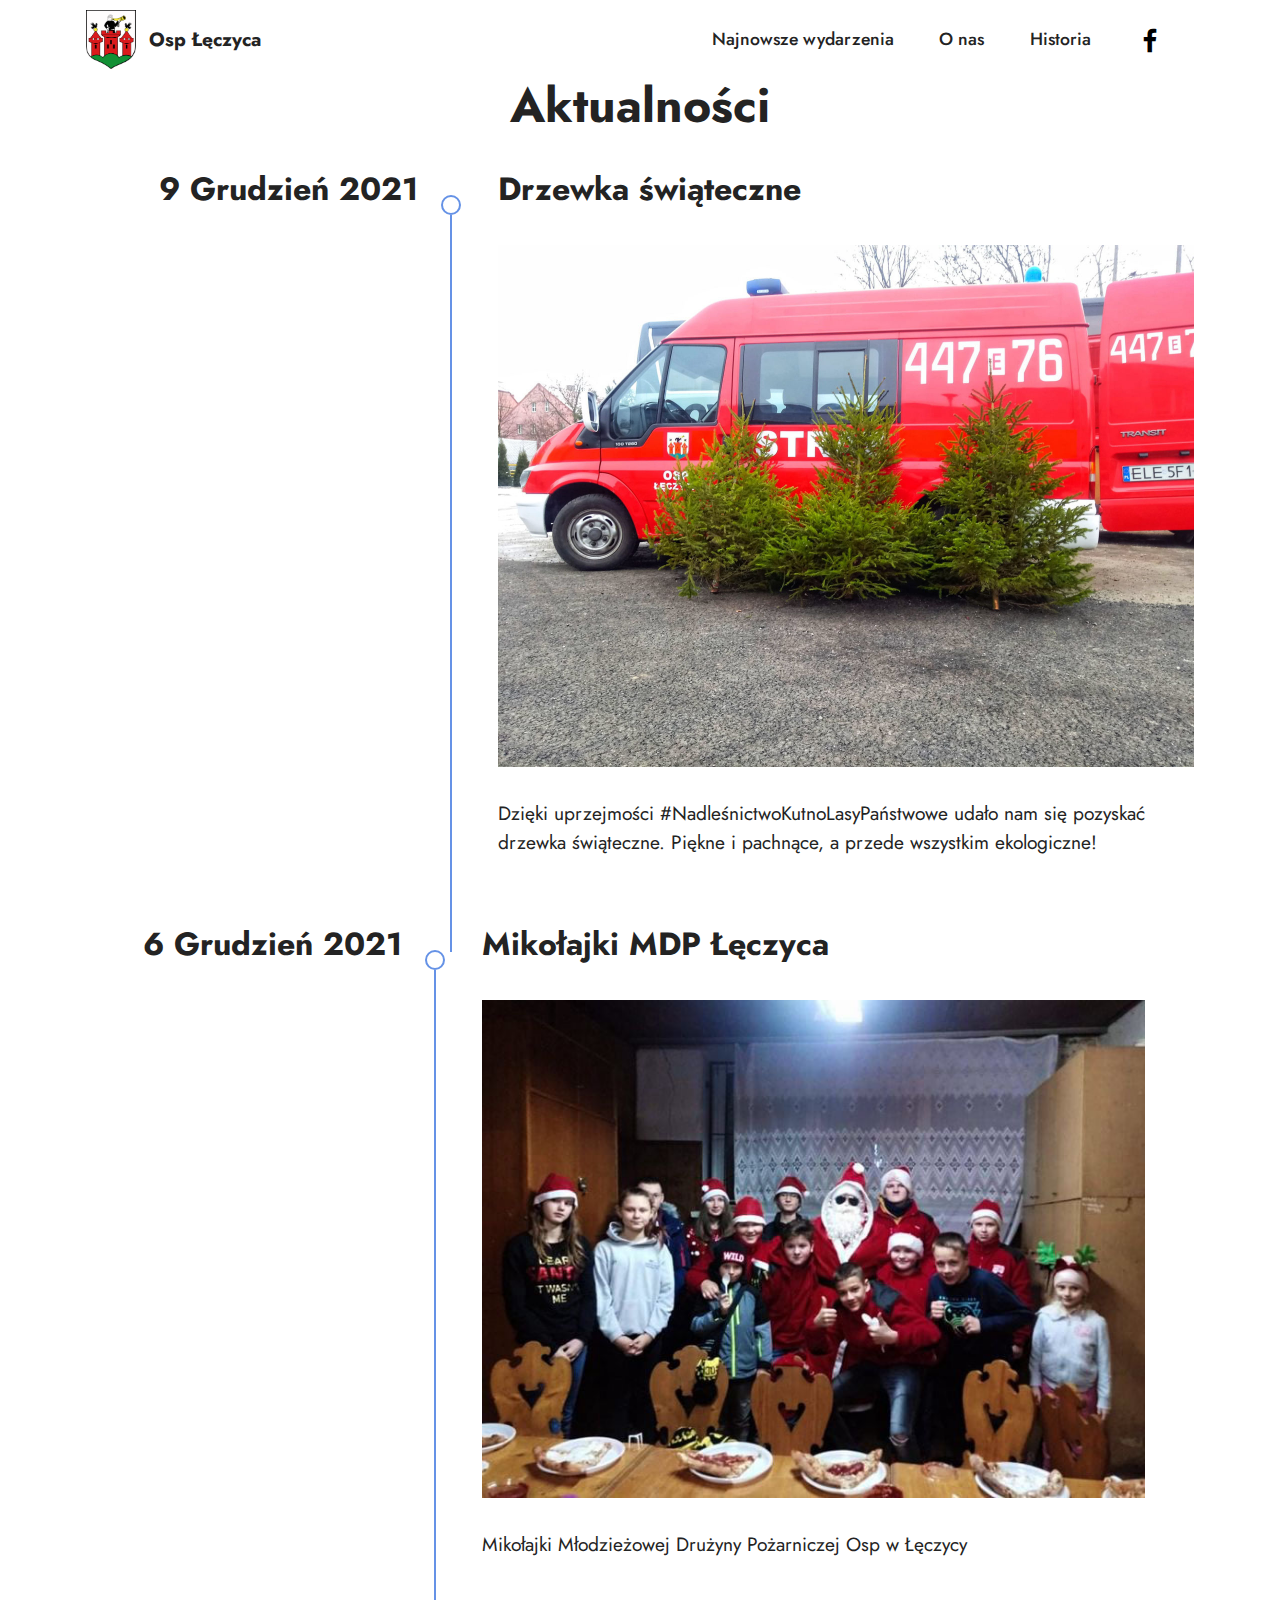
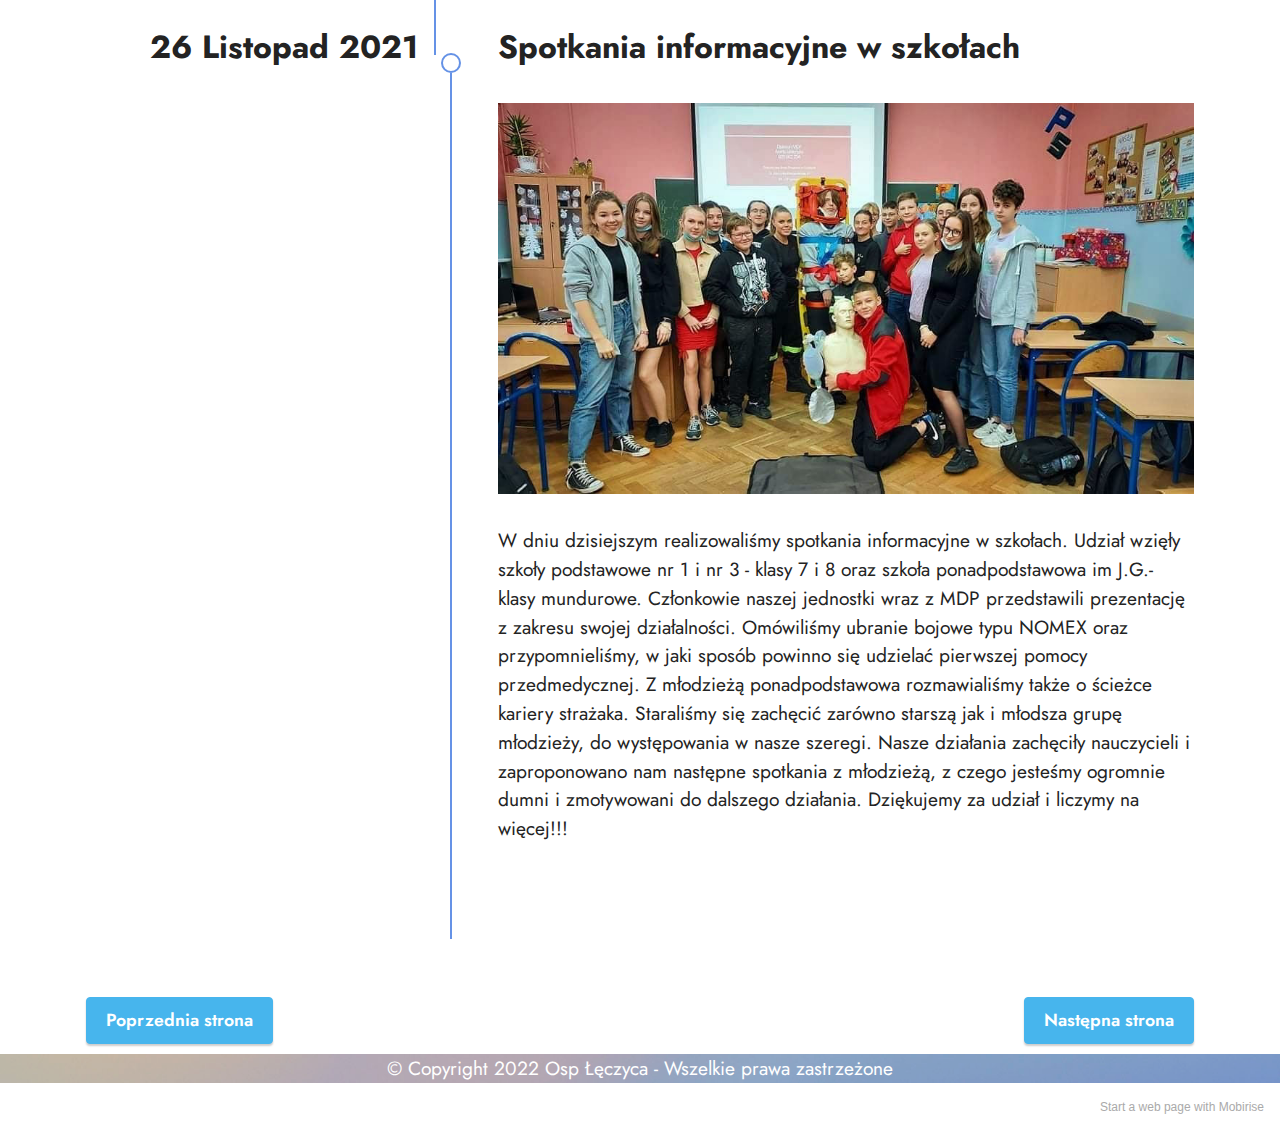
==== page4.html @ f56655dd "Add files via upload" ====
<!DOCTYPE html>
<html  >
<head>
  <!-- Site made with Mobirise Website Builder v5.5.2, https://mobirise.com -->
  <meta charset="UTF-8">
  <meta http-equiv="X-UA-Compatible" content="IE=edge">
  <meta name="generator" content="Mobirise v5.5.2, mobirise.com">
  <meta name="viewport" content="width=device-width, initial-scale=1, minimum-scale=1">
  <link rel="shortcut icon" href="assets/images/1200px-pol-czyca-coa.svg.png" type="image/x-icon">
  <meta name="description" content="">
  
  
  <title>Najnowsze wydarzenia 2</title>
  <link rel="stylesheet" href="assets/bootstrap/css/bootstrap.min.css">
  <link rel="stylesheet" href="assets/bootstrap/css/bootstrap-grid.min.css">
  <link rel="stylesheet" href="assets/bootstrap/css/bootstrap-reboot.min.css">
  <link rel="stylesheet" href="assets/dropdown/css/style.css">
  <link rel="stylesheet" href="assets/socicon/css/styles.css">
  <link rel="stylesheet" href="assets/theme/css/style.css">
  <link rel="preload" href="https://fonts.googleapis.com/css?family=Jost:100,200,300,400,500,600,700,800,900,100i,200i,300i,400i,500i,600i,700i,800i,900i&display=swap" as="style" onload="this.onload=null;this.rel='stylesheet'">
  <noscript><link rel="stylesheet" href="https://fonts.googleapis.com/css?family=Jost:100,200,300,400,500,600,700,800,900,100i,200i,300i,400i,500i,600i,700i,800i,900i&display=swap"></noscript>
  <link rel="preload" as="style" href="assets/mobirise/css/mbr-additional.css"><link rel="stylesheet" href="assets/mobirise/css/mbr-additional.css" type="text/css">
  
  
  
  
</head>
<body>
  
  <section data-bs-version="5.1" class="menu menu1 cid-sUTbvEY35A" once="menu" id="menu1-1b">
    

    <nav class="navbar navbar-dropdown navbar-fixed-top navbar-expand-lg">
        <div class="container">
            <div class="navbar-brand">
                <span class="navbar-logo">
                    
                        <img src="assets/images/1200px-pol-czyca-coa.svg.png" alt="Mobirise" style="height: 3.7rem;">
                    
                </span>
                <span class="navbar-caption-wrap"><a class="navbar-caption text-black text-primary display-7" href="index.html">Osp Łęczyca</a></span>
            </div>
            <button class="navbar-toggler" type="button" data-toggle="collapse" data-bs-toggle="collapse" data-target="#navbarSupportedContent" data-bs-target="#navbarSupportedContent" aria-controls="navbarNavAltMarkup" aria-expanded="false" aria-label="Toggle navigation">
                <div class="hamburger">
                    <span></span>
                    <span></span>
                    <span></span>
                    <span></span>
                </div>
            </button>
            <div class="collapse navbar-collapse" id="navbarSupportedContent">
                <ul class="navbar-nav nav-dropdown nav-right" data-app-modern-menu="true"><li class="nav-item"><a class="nav-link link text-black text-primary display-4" href="page3.html">Najnowsze wydarzenia</a></li><li class="nav-item"><a class="nav-link link text-black text-primary display-4" href="page1.html">O nas</a></li>
                    <li class="nav-item"><a class="nav-link link text-black text-primary display-4" href="Historia.ospleczyca.html">Historia</a>
                    </li></ul>
                <div class="icons-menu">
                    <a class="iconfont-wrapper" href="https://www.facebook.com/OSP-Łęczyca-189784988240289" target="_blank">
                        <span class="p-2 mbr-iconfont socicon-facebook socicon"></span>
                    </a>
                    
                    
                    
                </div>
                
            </div>
        </div>
    </nav>
</section>

<section data-bs-version="5.1" class="timeline2 cid-sUT73SaGuP" id="timeline2-14">

    

    
    <div class="container">
        <div class="mbr-section-head">
            <h3 class="mbr-section-title mbr-fonts-style align-center mb-0 display-2"><strong>Aktualności</strong></h3>
            
        </div>
        <div class="timelines-container mt-4">
            <div class="row timeline-element separline mb-5">
                <div class="timeline-date-panel col-12 col-md-4">
                    <div class="time-line-date-content">
                        <h4 class="mbr-timeline-date mbr-fonts-style display-5"><strong>9 Grudzień 2021</strong></h4>
                    </div>
                </div>
                <span class="iconBackground"></span>
                <div class="col-12 col-md-8">
                    <div class="timeline-text-content">
                        <h4 class="mbr-timeline-title mb-4 mbr-fonts-style display-5"><strong>Drzewka świąteczne</strong></h4>
                        <div class="image-wrapper mb-4">
                            <img src="assets/images/265699738-987879208430859-2463098584552525672-n-1392x1044.jpg" alt="Mobirise" title="">
                        </div>
                        <p class="mbr-text mbr-fonts-style display-7">Dzięki uprzejmości #NadleśnictwoKutnoLasyPaństwowe udało nam się pozyskać drzewka świąteczne. Piękne i pachnące, a przede wszystkim ekologiczne!</p>
                    </div>
                </div>
            </div>
            <div class="row timeline-element separline mb-5">
                <div class="timeline-date-panel col-12 col-md-4">
                    <div class="time-line-date-content">
                        <h4 class="mbr-timeline-date mbr-fonts-style display-5"><strong>6 Grudzień 2021</strong></h4>
                    </div>
                </div>
                <span class="iconBackground"></span>
                <div class="col-12 col-md-8">
                    <div class="timeline-text-content">
                        <h4 class="mbr-timeline-title mb-4 mbr-fonts-style display-5"><strong>Mikołajki MDP Łęczyca</strong></h4>
                        <div class="image-wrapper mb-4">
                            <img src="assets/images/264457608-986363608582419-5225116108384338613-n-720x540.jpg" alt="Mobirise" title="">
                        </div>
                        <p class="mbr-text mbr-fonts-style display-7">Mikołajki Młodzieżowej Drużyny Pożarniczej Osp w Łęczycy</p>
                    </div>
                </div>
            </div>
            <div class="row timeline-element separline mb-5">
                <div class="timeline-date-panel col-12 col-md-4">
                    <div class="time-line-date-content">
                        <h4 class="mbr-timeline-date mbr-fonts-style display-5">
                            <strong>26 Listopad 2021</strong></h4>
                    </div>
                </div>
                <span class="iconBackground"></span>
                <div class="col-12 col-md-8">
                    <div class="timeline-text-content">
                        <h4 class="mbr-timeline-title mb-4 mbr-fonts-style display-5"><strong>Spotkania informacyjne w szkołach</strong></h4>
                        <div class="image-wrapper mb-4">
                            <img src="assets/images/261971766-980601379158642-6561481849968810356-n-2-960x540.jpg" alt="Mobirise" title="">
                        </div>
                        <p class="mbr-text mbr-fonts-style display-7">W dniu dzisiejszym realizowaliśmy spotkania informacyjne w szkołach. Udział wzięły szkoły podstawowe nr 1 i nr 3 - klasy 7 i 8 oraz szkoła ponadpodstawowa im J.G.- klasy mundurowe. Członkowie naszej jednostki wraz z MDP przedstawili prezentację z zakresu swojej działalności. Omówiliśmy ubranie bojowe typu NOMEX  oraz przypomnieliśmy, w jaki sposób powinno się udzielać pierwszej pomocy przedmedycznej. Z młodzieżą ponadpodstawowa rozmawialiśmy także o ścieżce kariery strażaka.  Staraliśmy się zachęcić zarówno starszą jak i młodsza grupę młodzieży, do występowania w nasze szeregi. Nasze działania zachęciły nauczycieli i zaproponowano nam  następne spotkania z młodzieżą, z czego jesteśmy ogromnie dumni i zmotywowani do dalszego działania. Dziękujemy za udział i liczymy na więcej!!!</p>
                    </div>
                </div>
            </div>
            
            
            
            
            
            
            
            
            
        </div>
    </div>
</section>

<section data-bs-version="5.1" class="content12 cid-sUTfZK8qZX" id="content12-1l">
    
    <div class="container">
        <div class="row justify-content-center">
            <div class="col-md-12 col-lg-12">
                <div class="mbr-section-btn align-center"><a class="btn btn-info display-4" href="page3.html">Poprzednia strona</a> <a class="btn btn-info display-4" href="page5.html">Następna strona</a></div>
            </div>
        </div>
    </div>
</section>

<section data-bs-version="5.1" class="footer7 cid-sUSWVgZdxO mbr-reveal" once="footers" id="footer7-11">

    

    <div class="mbr-overlay" style="opacity: 0.2; background-color: rgb(35, 35, 35);"></div>

    <div class="container">
        <div class="media-container-row align-center mbr-white">
            <div class="col-12">
                <p class="mbr-text mb-0 mbr-fonts-style display-7">
                    © Copyright 2022 Osp Łęczyca - Wszelkie prawa zastrzeżone</p>
            </div>
        </div>
    </div>
</section><section style="background-color: #fff; font-family: -apple-system, BlinkMacSystemFont, 'Segoe UI', 'Roboto', 'Helvetica Neue', Arial, sans-serif; color:#aaa; font-size:12px; padding: 0; align-items: center; display: flex;"><a href="https://mobirise.site/v" style="flex: 1 1; height: 3rem; padding-left: 1rem;"></a><p style="flex: 0 0 auto; margin:0; padding-right:1rem;">Start a <a href="https://mobirise.site/y" style="color:#aaa;">web page</a> with Mobirise</p></section><script src="assets/bootstrap/js/bootstrap.bundle.min.js"></script>  <script src="assets/smoothscroll/smooth-scroll.js"></script>  <script src="assets/ytplayer/index.js"></script>  <script src="assets/dropdown/js/navbar-dropdown.js"></script>  <script src="assets/theme/js/script.js"></script>  
  
  
</body>
</html>
---- assets/dropdown/css/style.css ----
.navbar-dropdown {
  left: 0;
  padding: 0;
  position: absolute;
  right: 0;
  top: 0;
  transition: all 0.45s ease;
  z-index: 1030;
  background: #282828; }
  .navbar-dropdown .navbar-logo {
    margin-right: 0.8rem;
    transition: margin 0.3s ease-in-out;
    vertical-align: middle; }
    .navbar-dropdown .navbar-logo img {
      height: 3.125rem;
      transition: all 0.3s ease-in-out; }
    .navbar-dropdown .navbar-logo.mbr-iconfont {
      font-size: 3.125rem;
      line-height: 3.125rem; }
  .navbar-dropdown .navbar-caption {
    font-weight: 700;
    white-space: normal;
    vertical-align: -4px;
    line-height: 3.125rem !important; }
    .navbar-dropdown .navbar-caption, .navbar-dropdown .navbar-caption:hover {
      color: inherit;
      text-decoration: none; }
  .navbar-dropdown .mbr-iconfont + .navbar-caption {
    vertical-align: -1px; }
  .navbar-dropdown.navbar-fixed-top {
    position: fixed; }
  .navbar-dropdown .navbar-brand span {
    vertical-align: -4px; }
  .navbar-dropdown.bg-color.transparent {
    background: none; }
  .navbar-dropdown.navbar-short .navbar-brand {
    padding: 0.625rem 0; }
    .navbar-dropdown.navbar-short .navbar-brand span {
      vertical-align: -1px; }
  .navbar-dropdown.navbar-short .navbar-caption {
    line-height: 2.375rem !important;
    vertical-align: -2px; }
  .navbar-dropdown.navbar-short .navbar-logo {
    margin-right: 0.5rem; }
    .navbar-dropdown.navbar-short .navbar-logo img {
      height: 2.375rem; }
    .navbar-dropdown.navbar-short .navbar-logo.mbr-iconfont {
      font-size: 2.375rem;
      line-height: 2.375rem; }
  .navbar-dropdown.navbar-short .mbr-table-cell {
    height: 3.625rem; }
  .navbar-dropdown .navbar-close {
    left: 0.6875rem;
    position: fixed;
    top: 0.75rem;
    z-index: 1000; }
  .navbar-dropdown .hamburger-icon {
    content: "";
    display: inline-block;
    vertical-align: middle;
    width: 16px;
    -webkit-box-shadow: 0 -6px 0 1px #282828,0 0 0 1px #282828,0 6px 0 1px #282828;
    -moz-box-shadow: 0 -6px 0 1px #282828,0 0 0 1px #282828,0 6px 0 1px #282828;
    box-shadow: 0 -6px 0 1px #282828,0 0 0 1px #282828,0 6px 0 1px #282828; }

.dropdown-menu .dropdown-toggle[data-toggle="dropdown-submenu"]::after {
  border-bottom: 0.35em solid transparent;
  border-left: 0.35em solid;
  border-right: 0;
  border-top: 0.35em solid transparent;
  margin-left: 0.3rem; }

.dropdown-menu .dropdown-item:focus {
  outline: 0; }

.nav-dropdown {
  font-size: 0.75rem;
  font-weight: 500;
  height: auto !important; }
  .nav-dropdown .nav-btn {
    padding-left: 1rem; }
  .nav-dropdown .link {
    margin: .667em 1.667em;
    font-weight: 500;
    padding: 0;
    transition: color .2s ease-in-out; }
    .nav-dropdown .link.dropdown-toggle {
      margin-right: 2.583em; }
      .nav-dropdown .link.dropdown-toggle::after {
        margin-left: .25rem;
        border-top: 0.35em solid;
        border-right: 0.35em solid transparent;
        border-left: 0.35em solid transparent;
        border-bottom: 0; }
      .nav-dropdown .link.dropdown-toggle[aria-expanded="true"] {
        margin: 0;
        padding: 0.667em 3.263em  0.667em 1.667em; }
  .nav-dropdown .link::after,
  .nav-dropdown .dropdown-item::after {
    color: inherit; }
  .nav-dropdown .btn {
    font-size: 0.75rem;
    font-weight: 700;
    letter-spacing: 0;
    margin-bottom: 0;
    padding-left: 1.25rem;
    padding-right: 1.25rem; }
  .nav-dropdown .dropdown-menu {
    border-radius: 0;
    border: 0;
    left: 0;
    margin: 0;
    padding-bottom: 1.25rem;
    padding-top: 1.25rem;
    position: relative; }
  .nav-dropdown .dropdown-submenu {
    margin-left: 0.125rem;
    top: 0; }
  .nav-dropdown .dropdown-item {
    font-weight: 500;
    line-height: 2;
    padding: 0.3846em 4.615em 0.3846em 1.5385em;
    position: relative;
    transition: color .2s ease-in-out, background-color .2s ease-in-out; }
    .nav-dropdown .dropdown-item::after {
      margin-top: -0.3077em;
      position: absolute;
      right: 1.1538em;
      top: 50%; }
    .nav-dropdown .dropdown-item:focus, .nav-dropdown .dropdown-item:hover {
      background: none; }

@media (max-width: 767px) {
  .nav-dropdown.navbar-toggleable-sm {
    bottom: 0;
    display: none;
    left: 0;
    overflow-x: hidden;
    position: fixed;
    top: 0;
    transform: translateX(-100%);
    -ms-transform: translateX(-100%);
    -webkit-transform: translateX(-100%);
    width: 18.75rem;
    z-index: 999; } }
.nav-dropdown.navbar-toggleable-xl {
  bottom: 0;
  display: none;
  left: 0;
  overflow-x: hidden;
  position: fixed;
  top: 0;
  transform: translateX(-100%);
  -ms-transform: translateX(-100%);
  -webkit-transform: translateX(-100%);
  width: 18.75rem;
  z-index: 999; }

.nav-dropdown-sm {
  display: block !important;
  overflow-x: hidden;
  overflow: auto;
  padding-top: 3.875rem; }
  .nav-dropdown-sm::after {
    content: "";
    display: block;
    height: 3rem;
    width: 100%; }
  .nav-dropdown-sm.collapse.in ~ .navbar-close {
    display: block !important; }
  .nav-dropdown-sm.collapsing, .nav-dropdown-sm.collapse.in {
    transform: translateX(0);
    -ms-transform: translateX(0);
    -webkit-transform: translateX(0);
    transition: all 0.25s ease-out;
    -webkit-transition: all 0.25s ease-out;
    background: #282828; }
  .nav-dropdown-sm.collapsing[aria-expanded="false"] {
    transform: translateX(-100%);
    -ms-transform: translateX(-100%);
    -webkit-transform: translateX(-100%); }
  .nav-dropdown-sm .nav-item {
    display: block;
    margin-left: 0 !important;
    padding-left: 0; }
  .nav-dropdown-sm .link,
  .nav-dropdown-sm .dropdown-item {
    border-top: 1px dotted rgba(255, 255, 255, 0.1);
    font-size: 0.8125rem;
    line-height: 1.6;
    margin: 0 !important;
    padding: 0.875rem 2.4rem 0.875rem 1.5625rem !important;
    position: relative;
    white-space: normal; }
    .nav-dropdown-sm .link:focus, .nav-dropdown-sm .link:hover,
    .nav-dropdown-sm .dropdown-item:focus,
    .nav-dropdown-sm .dropdown-item:hover {
      background: rgba(0, 0, 0, 0.2) !important;
      color: #c0a375; }
  .nav-dropdown-sm .nav-btn {
    position: relative;
    padding: 1.5625rem 1.5625rem 0 1.5625rem; }
    .nav-dropdown-sm .nav-btn::before {
      border-top: 1px dotted rgba(255, 255, 255, 0.1);
      content: "";
      left: 0;
      position: absolute;
      top: 0;
      width: 100%; }
    .nav-dropdown-sm .nav-btn + .nav-btn {
      padding-top: 0.625rem; }
      .nav-dropdown-sm .nav-btn + .nav-btn::before {
        display: none; }
  .nav-dropdown-sm .btn {
    padding: 0.625rem 0; }
  .nav-dropdown-sm .dropdown-toggle[data-toggle="dropdown-submenu"]::after {
    margin-left: .25rem;
    border-top: 0.35em solid;
    border-right: 0.35em solid transparent;
    border-left: 0.35em solid transparent;
    border-bottom: 0; }
  .nav-dropdown-sm .dropdown-toggle[data-toggle="dropdown-submenu"][aria-expanded="true"]::after {
    border-top: 0;
    border-right: 0.35em solid transparent;
    border-left: 0.35em solid transparent;
    border-bottom: 0.35em solid; }
  .nav-dropdown-sm .dropdown-menu {
    margin: 0;
    padding: 0;
    position: relative;
    top: 0;
    left: 0;
    width: 100%;
    border: 0;
    float: none;
    border-radius: 0;
    background: none; }
  .nav-dropdown-sm .dropdown-submenu {
    left: 100%;
    margin-left: 0.125rem;
    margin-top: -1.25rem;
    top: 0; }

.navbar-toggleable-sm .nav-dropdown .dropdown-menu {
  position: absolute; }

.navbar-toggleable-sm .nav-dropdown .dropdown-submenu {
  left: 100%;
  margin-left: 0.125rem;
  margin-top: -1.25rem;
  top: 0; }

.navbar-toggleable-sm.opened .nav-dropdown .dropdown-menu {
  position: relative; }

.navbar-toggleable-sm.opened .nav-dropdown .dropdown-submenu {
  left: 0;
  margin-left: 00rem;
  margin-top: 0rem;
  top: 0; }

.is-builder .nav-dropdown.collapsing {
  transition: none !important; }
---- assets/socicon/css/styles.css ----
@charset "UTF-8";

@font-face {
  font-family: 'Socicon';
  src:  url('../fonts/socicon.eot');
  src:  url('../fonts/socicon.eot?#iefix') format('embedded-opentype'),
    url('../fonts/socicon.woff2') format('woff2'),
    url('../fonts/socicon.ttf') format('truetype'),
    url('../fonts/socicon.woff') format('woff'),
    url('../fonts/socicon.svg#socicon') format('svg');
  font-weight: normal;
  font-style: normal;
  font-display: swap;
}

[data-icon]:before {
  font-family: "socicon" !important;
  content: attr(data-icon);
  font-style: normal !important;
  font-weight: normal !important;
  font-variant: normal !important;
  text-transform: none !important;
  speak: none;
  line-height: 1;
  -webkit-font-smoothing: antialiased;
  -moz-osx-font-smoothing: grayscale;
}

[class^="socicon-"], [class*=" socicon-"] {
  /* use !important to prevent issues with browser extensions that change fonts */
  font-family: 'Socicon' !important;
  speak: none;
  font-style: normal;
  font-weight: normal;
  font-variant: normal;
  text-transform: none;
  line-height: 1;

  /* Better Font Rendering =========== */
  -webkit-font-smoothing: antialiased;
  -moz-osx-font-smoothing: grayscale;
}

.socicon-eitaa:before {
  content: "\e97c";
}
.socicon-soroush:before {
  content: "\e97d";
}
.socicon-bale:before {
  content: "\e97e";
}
.socicon-zazzle:before {
  content: "\e97b";
}
.socicon-society6:before {
  content: "\e97a";
}
.socicon-redbubble:before {
  content: "\e979";
}
.socicon-avvo:before {
  content: "\e978";
}
.socicon-stitcher:before {
  content: "\e977";
}
.socicon-googlehangouts:before {
  content: "\e974";
}
.socicon-dlive:before {
  content: "\e975";
}
.socicon-vsco:before {
  content: "\e976";
}
.socicon-flipboard:before {
  content: "\e973";
}
.socicon-ubuntu:before {
  content: "\e958";
}
.socicon-artstation:before {
  content: "\e959";
}
.socicon-invision:before {
  content: "\e95a";
}
.socicon-torial:before {
  content: "\e95b";
}
.socicon-collectorz:before {
  content: "\e95c";
}
.socicon-seenthis:before {
  content: "\e95d";
}
.socicon-googleplaymusic:before {
  content: "\e95e";
}
.socicon-debian:before {
  content: "\e95f";
}
.socicon-filmfreeway:before {
  content: "\e960";
}
.socicon-gnome:before {
  content: "\e961";
}
.socicon-itchio:before {
  content: "\e962";
}
.socicon-jamendo:before {
  content: "\e963";
}
.socicon-mix:before {
  content: "\e964";
}
.socicon-sharepoint:before {
  content: "\e965";
}
.socicon-tinder:before {
  content: "\e966";
}
.socicon-windguru:before {
  content: "\e967";
}
.socicon-cdbaby:before {
  content: "\e968";
}
.socicon-elementaryos:before {
  content: "\e969";
}
.socicon-stage32:before {
  content: "\e96a";
}
.socicon-tiktok:before {
  content: "\e96b";
}
.socicon-gitter:before {
  content: "\e96c";
}
.socicon-letterboxd:before {
  content: "\e96d";
}
.socicon-threema:before {
  content: "\e96e";
}
.socicon-splice:before {
  content: "\e96f";
}
.socicon-metapop:before {
  content: "\e970";
}
.socicon-naver:before {
  content: "\e971";
}
.socicon-remote:before {
  content: "\e972";
}
.socicon-internet:before {
  content: "\e957";
}
.socicon-moddb:before {
  content: "\e94b";
}
.socicon-indiedb:before {
  content: "\e94c";
}
.socicon-traxsource:before {
  content: "\e94d";
}
.socicon-gamefor:before {
  content: "\e94e";
}
.socicon-pixiv:before {
  content: "\e94f";
}
.socicon-myanimelist:before {
  content: "\e950";
}
.socicon-blackberry:before {
  content: "\e951";
}
.socicon-wickr:before {
  content: "\e952";
}
.socicon-spip:before {
  content: "\e953";
}
.socicon-napster:before {
  content: "\e954";
}
.socicon-beatport:before {
  content: "\e955";
}
.socicon-hackerone:before {
  content: "\e956";
}
.socicon-hackernews:before {
  content: "\e946";
}
.socicon-smashwords:before {
  content: "\e947";
}
.socicon-kobo:before {
  content: "\e948";
}
.socicon-bookbub:before {
  content: "\e949";
}
.socicon-mailru:before {
  content: "\e94a";
}
.socicon-gitlab:before {
  content: "\e945";
}
.socicon-instructables:before {
  content: "\e944";
}
.socicon-portfolio:before {
  content: "\e943";
}
.socicon-codered:before {
  content: "\e940";
}
.socicon-origin:before {
  content: "\e941";
}
.socicon-nextdoor:before {
  content: "\e942";
}
.socicon-udemy:before {
  content: "\e93f";
}
.socicon-livemaster:before {
  content: "\e93e";
}
.socicon-crunchbase:before {
  content: "\e93b";
}
.socicon-homefy:before {
  content: "\e93c";
}
.socicon-calendly:before {
  content: "\e93d";
}
.socicon-realtor:before {
  content: "\e90f";
}
.socicon-tidal:before {
  content: "\e910";
}
.socicon-qobuz:before {
  content: "\e911";
}
.socicon-natgeo:before {
  content: "\e912";
}
.socicon-mastodon:before {
  content: "\e913";
}
.socicon-unsplash:before {
  content: "\e914";
}
.socicon-homeadvisor:before {
  content: "\e915";
}
.socicon-angieslist:before {
  content: "\e916";
}
.socicon-codepen:before {
  content: "\e917";
}
.socicon-slack:before {
  content: "\e918";
}
.socicon-openaigym:before {
  content: "\e919";
}
.socicon-logmein:before {
  content: "\e91a";
}
.socicon-fiverr:before {
  content: "\e91b";
}
.socicon-gotomeeting:before {
  content: "\e91c";
}
.socicon-aliexpress:before {
  content: "\e91d";
}
.socicon-guru:before {
  content: "\e91e";
}
.socicon-appstore:before {
  content: "\e91f";
}
.socicon-homes:before {
  content: "\e920";
}
.socicon-zoom:before {
  content: "\e921";
}
.socicon-alibaba:before {
  content: "\e922";
}
.socicon-craigslist:before {
  content: "\e923";
}
.socicon-wix:before {
  content: "\e924";
}
.socicon-redfin:before {
  content: "\e925";
}
.socicon-googlecalendar:before {
  content: "\e926";
}
.socicon-shopify:before {
  content: "\e927";
}
.socicon-freelancer:before {
  content: "\e928";
}
.socicon-seedrs:before {
  content: "\e929";
}
.socicon-bing:before {
  content: "\e92a";
}
.socicon-doodle:before {
  content: "\e92b";
}
.socicon-bonanza:before {
  content: "\e92c";
}
.socicon-squarespace:before {
  content: "\e92d";
}
.socicon-toptal:before {
  content: "\e92e";
}
.socicon-gust:before {
  content: "\e92f";
}
.socicon-ask:before {
  content: "\e930";
}
.socicon-trulia:before {
  content: "\e931";
}
.socicon-loomly:before {
  content: "\e932";
}
.socicon-ghost:before {
  content: "\e933";
}
.socicon-upwork:before {
  content: "\e934";
}
.socicon-fundable:before {
  content: "\e935";
}
.socicon-booking:before {
  content: "\e936";
}
.socicon-googlemaps:before {
  content: "\e937";
}
.socicon-zillow:before {
  content: "\e938";
}
.socicon-niconico:before {
  content: "\e939";
}
.socicon-toneden:before {
  content: "\e93a";
}
.socicon-augment:before {
  content: "\e908";
}
.socicon-bitbucket:before {
  content: "\e909";
}
.socicon-fyuse:before {
  content: "\e90a";
}
.socicon-yt-gaming:before {
  content: "\e90b";
}
.socicon-sketchfab:before {
  content: "\e90c";
}
.socicon-mobcrush:before {
  content: "\e90d";
}
.socicon-microsoft:before {
  content: "\e90e";
}
.socicon-pandora:before {
  content: "\e907";
}
.socicon-messenger:before {
  content: "\e906";
}
.socicon-gamewisp:before {
  content: "\e905";
}
.socicon-bloglovin:before {
  content: "\e904";
}
.socicon-tunein:before {
  content: "\e903";
}
.socicon-gamejolt:before {
  content: "\e901";
}
.socicon-trello:before {
  content: "\e902";
}
.socicon-spreadshirt:before {
  content: "\e900";
}
.socicon-500px:before {
  content: "\e000";
}
.socicon-8tracks:before {
  content: "\e001";
}
.socicon-airbnb:before {
  content: "\e002";
}
.socicon-alliance:before {
  content: "\e003";
}
.socicon-amazon:before {
  content: "\e004";
}
.socicon-amplement:before {
  content: "\e005";
}
.socicon-android:before {
  content: "\e006";
}
.socicon-angellist:before {
  content: "\e007";
}
.socicon-apple:before {
  content: "\e008";
}
.socicon-appnet:before {
  content: "\e009";
}
.socicon-baidu:before {
  content: "\e00a";
}
.socicon-bandcamp:before {
  content: "\e00b";
}
.socicon-battlenet:before {
  content: "\e00c";
}
.socicon-mixer:before {
  content: "\e00d";
}
.socicon-bebee:before {
  content: "\e00e";
}
.socicon-bebo:before {
  content: "\e00f";
}
.socicon-behance:before {
  content: "\e010";
}
.socicon-blizzard:before {
  content: "\e011";
}
.socicon-blogger:before {
  content: "\e012";
}
.socicon-buffer:before {
  content: "\e013";
}
.socicon-chrome:before {
  content: "\e014";
}
.socicon-coderwall:before {
  content: "\e015";
}
.socicon-curse:before {
  content: "\e016";
}
.socicon-dailymotion:before {
  content: "\e017";
}
.socicon-deezer:before {
  content: "\e018";
}
.socicon-delicious:before {
  content: "\e019";
}
.socicon-deviantart:before {
  content: "\e01a";
}
.socicon-diablo:before {
  content: "\e01b";
}
.socicon-digg:before {
  content: "\e01c";
}
.socicon-discord:before {
  content: "\e01d";
}
.socicon-disqus:before {
  content: "\e01e";
}
.socicon-douban:before {
  content: "\e01f";
}
.socicon-draugiem:before {
  content: "\e020";
}
.socicon-dribbble:before {
  content: "\e021";
}
.socicon-drupal:before {
  content: "\e022";
}
.socicon-ebay:before {
  content: "\e023";
}
.socicon-ello:before {
  content: "\e024";
}
.socicon-endomodo:before {
  content: "\e025";
}
.socicon-envato:before {
  content: "\e026";
}
.socicon-etsy:before {
  content: "\e027";
}
.socicon-facebook:before {
  content: "\e028";
}
.socicon-feedburner:before {
  content: "\e029";
}
.socicon-filmweb:before {
  content: "\e02a";
}
.socicon-firefox:before {
  content: "\e02b";
}
.socicon-flattr:before {
  content: "\e02c";
}
.socicon-flickr:before {
  content: "\e02d";
}
.socicon-formulr:before {
  content: "\e02e";
}
.socicon-forrst:before {
  content: "\e02f";
}
.socicon-foursquare:before {
  content: "\e030";
}
.socicon-friendfeed:before {
  content: "\e031";
}
.socicon-github:before {
  content: "\e032";
}
.socicon-goodreads:before {
  content: "\e033";
}
.socicon-google:before {
  content: "\e034";
}
.socicon-googlescholar:before {
  content: "\e035";
}
.socicon-googlegroups:before {
  content: "\e036";
}
.socicon-googlephotos:before {
  content: "\e037";
}
.socicon-googleplus:before {
  content: "\e038";
}
.socicon-grooveshark:before {
  content: "\e039";
}
.socicon-hackerrank:before {
  content: "\e03a";
}
.socicon-hearthstone:before {
  content: "\e03b";
}
.socicon-hellocoton:before {
  content: "\e03c";
}
.socicon-heroes:before {
  content: "\e03d";
}
.socicon-smashcast:before {
  content: "\e03e";
}
.socicon-horde:before {
  content: "\e03f";
}
.socicon-houzz:before {
  content: "\e040";
}
.socicon-icq:before {
  content: "\e041";
}
.socicon-identica:before {
  content: "\e042";
}
.socicon-imdb:before {
  content: "\e043";
}
.socicon-instagram:before {
  content: "\e044";
}
.socicon-issuu:before {
  content: "\e045";
}
.socicon-istock:before {
  content: "\e046";
}
.socicon-itunes:before {
  content: "\e047";
}
.socicon-keybase:before {
  content: "\e048";
}
.socicon-lanyrd:before {
  content: "\e049";
}
.socicon-lastfm:before {
  content: "\e04a";
}
.socicon-line:before {
  content: "\e04b";
}
.socicon-linkedin:before {
  content: "\e04c";
}
.socicon-livejournal:before {
  content: "\e04d";
}
.socicon-lyft:before {
  content: "\e04e";
}
.socicon-macos:before {
  content: "\e04f";
}
.socicon-mail:before {
  content: "\e050";
}
.socicon-medium:before {
  content: "\e051";
}
.socicon-meetup:before {
  content: "\e052";
}
.socicon-mixcloud:before {
  content: "\e053";
}
.socicon-modelmayhem:before {
  content: "\e054";
}
.socicon-mumble:before {
  content: "\e055";
}
.socicon-myspace:before {
  content: "\e056";
}
.socicon-newsvine:before {
  content: "\e057";
}
.socicon-nintendo:before {
  content: "\e058";
}
.socicon-npm:before {
  content: "\e059";
}
.socicon-odnoklassniki:before {
  content: "\e05a";
}
.socicon-openid:before {
  content: "\e05b";
}
.socicon-opera:before {
  content: "\e05c";
}
.socicon-outlook:before {
  content: "\e05d";
}
.socicon-overwatch:before {
  content: "\e05e";
}
.socicon-patreon:before {
  content: "\e05f";
}
.socicon-paypal:before {
  content: "\e060";
}
.socicon-periscope:before {
  content: "\e061";
}
.socicon-persona:before {
  content: "\e062";
}
.socicon-pinterest:before {
  content: "\e063";
}
.socicon-play:before {
  content: "\e064";
}
.socicon-player:before {
  content: "\e065";
}
.socicon-playstation:before {
  content: "\e066";
}
.socicon-pocket:before {
  content: "\e067";
}
.socicon-qq:before {
  content: "\e068";
}
.socicon-quora:before {
  content: "\e069";
}
.socicon-raidcall:before {
  content: "\e06a";
}
.socicon-ravelry:before {
  content: "\e06b";
}
.socicon-reddit:before {
  content: "\e06c";
}
.socicon-renren:before {
  content: "\e06d";
}
.socicon-researchgate:before {
  content: "\e06e";
}
.socicon-residentadvisor:before {
  content: "\e06f";
}
.socicon-reverbnation:before {
  content: "\e070";
}
.socicon-rss:before {
  content: "\e071";
}
.socicon-sharethis:before {
  content: "\e072";
}
.socicon-skype:before {
  content: "\e073";
}
.socicon-slideshare:before {
  content: "\e074";
}
.socicon-smugmug:before {
  content: "\e075";
}
.socicon-snapchat:before {
  content: "\e076";
}
.socicon-songkick:before {
  content: "\e077";
}
.socicon-soundcloud:before {
  content: "\e078";
}
.socicon-spotify:before {
  content: "\e079";
}
.socicon-stackexchange:before {
  content: "\e07a";
}
.socicon-stackoverflow:before {
  content: "\e07b";
}
.socicon-starcraft:before {
  content: "\e07c";
}
.socicon-stayfriends:before {
  content: "\e07d";
}
.socicon-steam:before {
  content: "\e07e";
}
.socicon-storehouse:before {
  content: "\e07f";
}
.socicon-strava:before {
  content: "\e080";
}
.socicon-streamjar:before {
  content: "\e081";
}
.socicon-stumbleupon:before {
  content: "\e082";
}
.socicon-swarm:before {
  content: "\e083";
}
.socicon-teamspeak:before {
  content: "\e084";
}
.socicon-teamviewer:before {
  content: "\e085";
}
.socicon-technorati:before {
  content: "\e086";
}
.socicon-telegram:before {
  content: "\e087";
}
.socicon-tripadvisor:before {
  content: "\e088";
}
.socicon-tripit:before {
  content: "\e089";
}
.socicon-triplej:before {
  content: "\e08a";
}
.socicon-tumblr:before {
  content: "\e08b";
}
.socicon-twitch:before {
  content: "\e08c";
}
.socicon-twitter:before {
  content: "\e08d";
}
.socicon-uber:before {
  content: "\e08e";
}
.socicon-ventrilo:before {
  content: "\e08f";
}
.socicon-viadeo:before {
  content: "\e090";
}
.socicon-viber:before {
  content: "\e091";
}
.socicon-viewbug:before {
  content: "\e092";
}
.socicon-vimeo:before {
  content: "\e093";
}
.socicon-vine:before {
  content: "\e094";
}
.socicon-vkontakte:before {
  content: "\e095";
}
.socicon-warcraft:before {
  content: "\e096";
}
.socicon-wechat:before {
  content: "\e097";
}
.socicon-weibo:before {
  content: "\e098";
}
.socicon-whatsapp:before {
  content: "\e099";
}
.socicon-wikipedia:before {
  content: "\e09a";
}
.socicon-windows:before {
  content: "\e09b";
}
.socicon-wordpress:before {
  content: "\e09c";
}
.socicon-wykop:before {
  content: "\e09d";
}
.socicon-xbox:before {
  content: "\e09e";
}
.socicon-xing:before {
  content: "\e09f";
}
.socicon-yahoo:before {
  content: "\e0a0";
}
.socicon-yammer:before {
  content: "\e0a1";
}
.socicon-yandex:before {
  content: "\e0a2";
}
.socicon-yelp:before {
  content: "\e0a3";
}
.socicon-younow:before {
  content: "\e0a4";
}
.socicon-youtube:before {
  content: "\e0a5";
}
.socicon-zapier:before {
  content: "\e0a6";
}
.socicon-zerply:before {
  content: "\e0a7";
}
.socicon-zomato:before {
  content: "\e0a8";
}
.socicon-zynga:before {
  content: "\e0a9";
}
---- assets/theme/css/style.css ----
@charset "UTF-8";
section {
  background-color: #ffffff;
}

body {
  font-style: normal;
  line-height: 1.5;
  font-weight: 400;
  color: #232323;
  position: relative;
}

button {
  background-color: transparent;
  border-color: transparent;
}

section,
.container,
.container-fluid {
  position: relative;
  word-wrap: break-word;
}

a.mbr-iconfont:hover {
  text-decoration: none;
}

.article .lead p,
.article .lead ul,
.article .lead ol,
.article .lead pre,
.article .lead blockquote {
  margin-bottom: 0;
}

a {
  font-style: normal;
  font-weight: 400;
  cursor: pointer;
}
a, a:hover {
  text-decoration: none;
}

.mbr-section-title {
  font-style: normal;
  line-height: 1.3;
}

.mbr-section-subtitle {
  line-height: 1.3;
}

.mbr-text {
  font-style: normal;
  line-height: 1.7;
}

h1,
h2,
h3,
h4,
h5,
h6,
.display-1,
.display-2,
.display-4,
.display-5,
.display-7,
span,
p,
a {
  line-height: 1;
  word-break: break-word;
  word-wrap: break-word;
  font-weight: 400;
}

b,
strong {
  font-weight: bold;
}

input:-webkit-autofill, input:-webkit-autofill:hover, input:-webkit-autofill:focus, input:-webkit-autofill:active {
  transition-delay: 9999s;
  -webkit-transition-property: background-color, color;
  transition-property: background-color, color;
}

textarea[type=hidden] {
  display: none;
}

section {
  background-position: 50% 50%;
  background-repeat: no-repeat;
  background-size: cover;
}
section .mbr-background-video,
section .mbr-background-video-preview {
  position: absolute;
  bottom: 0;
  left: 0;
  right: 0;
  top: 0;
}

.hidden {
  visibility: hidden;
}

.mbr-z-index20 {
  z-index: 20;
}

/*! Base colors */
.mbr-white {
  color: #ffffff;
}

.mbr-black {
  color: #111111;
}

.mbr-bg-white {
  background-color: #ffffff;
}

.mbr-bg-black {
  background-color: #000000;
}

/*! Text-aligns */
.align-left {
  text-align: left;
}

.align-center {
  text-align: center;
}

.align-right {
  text-align: right;
}

/*! Font-weight  */
.mbr-light {
  font-weight: 300;
}

.mbr-regular {
  font-weight: 400;
}

.mbr-semibold {
  font-weight: 500;
}

.mbr-bold {
  font-weight: 700;
}

/*! Media  */
.media-content {
  flex-basis: 100%;
}

.media-container-row {
  display: flex;
  flex-direction: row;
  flex-wrap: wrap;
  justify-content: center;
  align-content: center;
  align-items: start;
}
.media-container-row .media-size-item {
  width: 400px;
}

.media-container-column {
  display: flex;
  flex-direction: column;
  flex-wrap: wrap;
  justify-content: center;
  align-content: center;
  align-items: stretch;
}
.media-container-column > * {
  width: 100%;
}

@media (min-width: 992px) {
  .media-container-row {
    flex-wrap: nowrap;
  }
}
figure {
  margin-bottom: 0;
  overflow: hidden;
}

figure[mbr-media-size] {
  transition: width 0.1s;
}

img,
iframe {
  display: block;
  width: 100%;
}

.card {
  background-color: transparent;
  border: none;
}

.card-box {
  width: 100%;
}

.card-img {
  text-align: center;
  flex-shrink: 0;
  -webkit-flex-shrink: 0;
}

.media {
  max-width: 100%;
  margin: 0 auto;
}

.mbr-figure {
  align-self: center;
}

.media-container > div {
  max-width: 100%;
}

.mbr-figure img,
.card-img img {
  width: 100%;
}

@media (max-width: 991px) {
  .media-size-item {
    width: auto !important;
  }

  .media {
    width: auto;
  }

  .mbr-figure {
    width: 100% !important;
  }
}
/*! Buttons */
.mbr-section-btn {
  margin-left: -0.6rem;
  margin-right: -0.6rem;
  font-size: 0;
}

.btn {
  font-weight: 600;
  border-width: 1px;
  font-style: normal;
  margin: 0.6rem 0.6rem;
  white-space: normal;
  transition: all 0.2s ease-in-out;
  display: inline-flex;
  align-items: center;
  justify-content: center;
  word-break: break-word;
}

.btn-sm {
  font-weight: 600;
  letter-spacing: 0px;
  transition: all 0.3s ease-in-out;
}

.btn-md {
  font-weight: 600;
  letter-spacing: 0px;
  transition: all 0.3s ease-in-out;
}

.btn-lg {
  font-weight: 600;
  letter-spacing: 0px;
  transition: all 0.3s ease-in-out;
}

.btn-form {
  margin: 0;
}
.btn-form:hover {
  cursor: pointer;
}

nav .mbr-section-btn {
  margin-left: 0rem;
  margin-right: 0rem;
}

/*! Btn icon margin */
.btn .mbr-iconfont,
.btn.btn-sm .mbr-iconfont {
  order: 1;
  cursor: pointer;
  margin-left: 0.5rem;
  vertical-align: sub;
}

.btn.btn-md .mbr-iconfont,
.btn.btn-md .mbr-iconfont {
  margin-left: 0.8rem;
}

.mbr-regular {
  font-weight: 400;
}

.mbr-semibold {
  font-weight: 500;
}

.mbr-bold {
  font-weight: 700;
}

[type=submit] {
  -webkit-appearance: none;
}

/*! Full-screen */
.mbr-fullscreen .mbr-overlay {
  min-height: 100vh;
}

.mbr-fullscreen {
  display: flex;
  display: -moz-flex;
  display: -ms-flex;
  display: -o-flex;
  align-items: center;
  min-height: 100vh;
  padding-top: 3rem;
  padding-bottom: 3rem;
}

/*! Map */
.map {
  height: 25rem;
  position: relative;
}
.map iframe {
  width: 100%;
  height: 100%;
}

/*! Scroll to top arrow */
.mbr-arrow-up {
  bottom: 25px;
  right: 90px;
  position: fixed;
  text-align: right;
  z-index: 5000;
  color: #ffffff;
  font-size: 22px;
}

.mbr-arrow-up a {
  background: rgba(0, 0, 0, 0.2);
  border-radius: 50%;
  color: #fff;
  display: inline-block;
  height: 60px;
  width: 60px;
  border: 2px solid #fff;
  outline-style: none !important;
  position: relative;
  text-decoration: none;
  transition: all 0.3s ease-in-out;
  cursor: pointer;
  text-align: center;
}
.mbr-arrow-up a:hover {
  background-color: rgba(0, 0, 0, 0.4);
}
.mbr-arrow-up a i {
  line-height: 60px;
}

.mbr-arrow-up-icon {
  display: block;
  color: #fff;
}

.mbr-arrow-up-icon::before {
  content: "›";
  display: inline-block;
  font-family: serif;
  font-size: 22px;
  line-height: 1;
  font-style: normal;
  position: relative;
  top: 6px;
  left: -4px;
  transform: rotate(-90deg);
}

/*! Arrow Down */
.mbr-arrow {
  position: absolute;
  bottom: 45px;
  left: 50%;
  width: 60px;
  height: 60px;
  cursor: pointer;
  background-color: rgba(80, 80, 80, 0.5);
  border-radius: 50%;
  transform: translateX(-50%);
}
@media (max-width: 767px) {
  .mbr-arrow {
    display: none;
  }
}
.mbr-arrow > a {
  display: inline-block;
  text-decoration: none;
  outline-style: none;
  -webkit-animation: arrowdown 1.7s ease-in-out infinite;
          animation: arrowdown 1.7s ease-in-out infinite;
  color: #ffffff;
}
.mbr-arrow > a > i {
  position: absolute;
  top: -2px;
  left: 15px;
  font-size: 2rem;
}

#scrollToTop a i::before {
  content: "";
  position: absolute;
  display: block;
  border-bottom: 2.5px solid #fff;
  border-left: 2.5px solid #fff;
  width: 27.8%;
  height: 27.8%;
  left: 50%;
  top: 51%;
  transform: translateY(-30%) translateX(-50%) rotate(135deg);
}

@keyframes arrowdown {
  0% {
    transform: translateY(0px);
  }
  50% {
    transform: translateY(-5px);
  }
  100% {
    transform: translateY(0px);
  }
}
@-webkit-keyframes arrowdown {
  0% {
    transform: translateY(0px);
  }
  50% {
    transform: translateY(-5px);
  }
  100% {
    transform: translateY(0px);
  }
}
@media (max-width: 500px) {
  .mbr-arrow-up {
    left: 0;
    right: 0;
    text-align: center;
  }
}
/*Gradients animation*/
@keyframes gradient-animation {
  from {
    background-position: 0% 100%;
    -webkit-animation-timing-function: ease-in-out;
            animation-timing-function: ease-in-out;
  }
  to {
    background-position: 100% 0%;
    -webkit-animation-timing-function: ease-in-out;
            animation-timing-function: ease-in-out;
  }
}
@-webkit-keyframes gradient-animation {
  from {
    background-position: 0% 100%;
    -webkit-animation-timing-function: ease-in-out;
            animation-timing-function: ease-in-out;
  }
  to {
    background-position: 100% 0%;
    -webkit-animation-timing-function: ease-in-out;
            animation-timing-function: ease-in-out;
  }
}
.bg-gradient {
  background-size: 200% 200%;
  animation: gradient-animation 5s infinite alternate;
  -webkit-animation: gradient-animation 5s infinite alternate;
}

.menu .navbar-brand {
  display: -webkit-flex;
}
.menu .navbar-brand span {
  display: flex;
  display: -webkit-flex;
}
.menu .navbar-brand .navbar-caption-wrap {
  display: -webkit-flex;
}
.menu .navbar-brand .navbar-logo img {
  display: -webkit-flex;
  width: auto;
}
@media (min-width: 768px) and (max-width: 991px) {
  .menu .navbar-toggleable-sm .navbar-nav {
    display: -ms-flexbox;
  }
}
@media (max-width: 991px) {
  .menu .navbar-collapse {
    max-height: 93.5vh;
  }
  .menu .navbar-collapse.show {
    overflow: auto;
  }
}
@media (min-width: 992px) {
  .menu .navbar-nav.nav-dropdown {
    display: -webkit-flex;
  }
  .menu .navbar-toggleable-sm .navbar-collapse {
    display: -webkit-flex !important;
  }
  .menu .collapsed .navbar-collapse {
    max-height: 93.5vh;
  }
  .menu .collapsed .navbar-collapse.show {
    overflow: auto;
  }
}
@media (max-width: 767px) {
  .menu .navbar-collapse {
    max-height: 80vh;
  }
}

.nav-link .mbr-iconfont {
  margin-right: 0.5rem;
}

.navbar {
  display: -webkit-flex;
  -webkit-flex-wrap: wrap;
  -webkit-align-items: center;
  -webkit-justify-content: space-between;
}

.navbar-collapse {
  -webkit-flex-basis: 100%;
  -webkit-flex-grow: 1;
  -webkit-align-items: center;
}

.nav-dropdown .link {
  padding: 0.667em 1.667em !important;
  margin: 0 !important;
}

.nav {
  display: -webkit-flex;
  -webkit-flex-wrap: wrap;
}

.row {
  display: -webkit-flex;
  -webkit-flex-wrap: wrap;
}

.justify-content-center {
  -webkit-justify-content: center;
}

.form-inline {
  display: -webkit-flex;
}

.card-wrapper {
  -webkit-flex: 1;
}

.carousel-control {
  z-index: 10;
  display: -webkit-flex;
}

.carousel-controls {
  display: -webkit-flex;
}

.media {
  display: -webkit-flex;
}

.form-group:focus {
  outline: none;
}

.jq-selectbox__select {
  padding: 7px 0;
  position: relative;
}

.jq-selectbox__dropdown {
  overflow: hidden;
  border-radius: 10px;
  position: absolute;
  top: 100%;
  left: 0 !important;
  width: 100% !important;
}

.jq-selectbox__trigger-arrow {
  right: 0;
  transform: translateY(-50%);
}

.jq-selectbox li {
  padding: 1.07em 0.5em;
}

input[type=range] {
  padding-left: 0 !important;
  padding-right: 0 !important;
}

.modal-dialog,
.modal-content {
  height: 100%;
}

.modal-dialog .carousel-inner {
  height: calc(100vh - 1.75rem);
}
@media (max-width: 575px) {
  .modal-dialog .carousel-inner {
    height: calc(100vh - 1rem);
  }
}

.carousel-item {
  text-align: center;
}

.carousel-item img {
  margin: auto;
}

.navbar-toggler {
  align-self: flex-start;
  padding: 0.25rem 0.75rem;
  font-size: 1.25rem;
  line-height: 1;
  background: transparent;
  border: 1px solid transparent;
  border-radius: 0.25rem;
}

.navbar-toggler:focus,
.navbar-toggler:hover {
  text-decoration: none;
  box-shadow: none;
}

.navbar-toggler-icon {
  display: inline-block;
  width: 1.5em;
  height: 1.5em;
  vertical-align: middle;
  content: "";
  background: no-repeat center center;
  background-size: 100% 100%;
}

.navbar-toggler-left {
  position: absolute;
  left: 1rem;
}

.navbar-toggler-right {
  position: absolute;
  right: 1rem;
}

.card-img {
  width: auto;
}

.menu .navbar.collapsed:not(.beta-menu) {
  flex-direction: column;
}

.carousel-item.active,
.carousel-item-next,
.carousel-item-prev {
  display: flex;
}

.note-air-layout .dropup .dropdown-menu,
.note-air-layout .navbar-fixed-bottom .dropdown .dropdown-menu {
  bottom: initial !important;
}

html,
body {
  height: auto;
  min-height: 100vh;
}

.dropup .dropdown-toggle::after {
  display: none;
}

.form-asterisk {
  font-family: initial;
  position: absolute;
  top: -2px;
  font-weight: normal;
}

.form-control-label {
  position: relative;
  cursor: pointer;
  margin-bottom: 0.357em;
  padding: 0;
}

.alert {
  color: #ffffff;
  border-radius: 0;
  border: 0;
  font-size: 1.1rem;
  line-height: 1.5;
  margin-bottom: 1.875rem;
  padding: 1.25rem;
  position: relative;
  text-align: center;
}
.alert.alert-form::after {
  background-color: inherit;
  bottom: -7px;
  content: "";
  display: block;
  height: 14px;
  left: 50%;
  margin-left: -7px;
  position: absolute;
  transform: rotate(45deg);
  width: 14px;
}

.form-control {
  background-color: #ffffff;
  background-clip: border-box;
  color: #232323;
  line-height: 1rem !important;
  height: auto;
  padding: 0.6rem 1.2rem;
  transition: border-color 0.25s ease 0s;
  border: 1px solid transparent !important;
  border-radius: 4px;
  box-shadow: rgba(0, 0, 0, 0.07) 0px 1px 1px 0px, rgba(0, 0, 0, 0.07) 0px 1px 3px 0px, rgba(0, 0, 0, 0.03) 0px 0px 0px 1px;
}
.form-active .form-control:invalid {
  border-color: red;
}

form .row {
  margin-left: -0.6rem;
  margin-right: -0.6rem;
}
form .row [class*=col] {
  padding-left: 0.6rem;
  padding-right: 0.6rem;
}

form .mbr-section-btn {
  margin: 0;
  padding-left: 0.6rem;
  padding-right: 0.6rem;
}

form .btn {
  display: flex;
  padding: 0.6rem 1.2rem;
  margin: 0;
}

form .form-check-input {
  margin-top: 0.5;
}

textarea.form-control {
  line-height: 1.5rem !important;
}

.form-group {
  margin-bottom: 1.2rem;
}

.form-control,
form .btn {
  min-height: 48px;
}

.gdpr-block label span.textGDPR input[name=gdpr] {
  top: 7px;
}

.form-control:focus {
  box-shadow: none;
}

:focus {
  outline: none;
}

.mbr-overlay {
  background-color: #000;
  bottom: 0;
  left: 0;
  opacity: 0.5;
  position: absolute;
  right: 0;
  top: 0;
  z-index: 0;
  pointer-events: none;
}

blockquote {
  font-style: italic;
  padding: 3rem;
  font-size: 1.09rem;
  position: relative;
  border-left: 3px solid;
}

ul,
ol,
pre,
blockquote {
  margin-bottom: 2.3125rem;
}

.mt-4 {
  margin-top: 2rem !important;
}

.mb-4 {
  margin-bottom: 2rem !important;
}

@media (min-width: 992px) {
  .container {
    padding-left: 16px;
    padding-right: 16px;
  }

  .row {
    margin-left: -16px;
    margin-right: -16px;
  }
  .row > [class*=col] {
    padding-left: 16px;
    padding-right: 16px;
  }
}
@media (min-width: 768px) {
  .container-fluid {
    padding-left: 32px;
    padding-right: 32px;
  }
}
@media (min-width: 768px) and (max-width: 991px) {
  .mbr-container {
    padding-left: 32px;
    padding-right: 32px;
  }
}
@media (max-width: 767px) {
  .mbr-container {
    padding-left: 16px;
    padding-right: 16px;
  }
}
.card-wrapper,
.item-wrapper {
  overflow: hidden;
}

.app-video-wrapper > img {
  opacity: 1;
}

.item {
  position: relative;
}

.dropdown-menu .dropdown-menu {
  left: 100%;
}

.dropdown-item + .dropdown-menu {
  display: none;
}

.dropdown-item:hover + .dropdown-menu,
.dropdown-menu:hover {
  display: block;
}.engine {
	position: absolute;
	text-indent: -2400px;
	text-align: center;
	padding: 0;
	top: 0;
	left: -2400px;
}
---- assets/mobirise/css/mbr-additional.css ----
body {
  font-family: Jost;
}
.display-1 {
  font-family: 'Jost', sans-serif;
  font-size: 4.6rem;
  line-height: 1.1;
}
.display-1 > .mbr-iconfont {
  font-size: 5.75rem;
}
.display-2 {
  font-family: 'Jost', sans-serif;
  font-size: 3rem;
  line-height: 1.1;
}
.display-2 > .mbr-iconfont {
  font-size: 3.75rem;
}
.display-4 {
  font-family: 'Jost', sans-serif;
  font-size: 1.1rem;
  line-height: 1.5;
}
.display-4 > .mbr-iconfont {
  font-size: 1.375rem;
}
.display-5 {
  font-family: 'Jost', sans-serif;
  font-size: 2rem;
  line-height: 1.5;
}
.display-5 > .mbr-iconfont {
  font-size: 2.5rem;
}
.display-7 {
  font-family: 'Jost', sans-serif;
  font-size: 1.2rem;
  line-height: 1.5;
}
.display-7 > .mbr-iconfont {
  font-size: 1.5rem;
}
/* ---- Fluid typography for mobile devices ---- */
/* 1.4 - font scale ratio ( bootstrap == 1.42857 ) */
/* 100vw - current viewport width */
/* (48 - 20)  48 == 48rem == 768px, 20 == 20rem == 320px(minimal supported viewport) */
/* 0.65 - min scale variable, may vary */
@media (max-width: 992px) {
  .display-1 {
    font-size: 3.68rem;
  }
}
@media (max-width: 768px) {
  .display-1 {
    font-size: 3.22rem;
    font-size: calc( 2.26rem + (4.6 - 2.26) * ((100vw - 20rem) / (48 - 20)));
    line-height: calc( 1.1 * (2.26rem + (4.6 - 2.26) * ((100vw - 20rem) / (48 - 20))));
  }
  .display-2 {
    font-size: 2.4rem;
    font-size: calc( 1.7rem + (3 - 1.7) * ((100vw - 20rem) / (48 - 20)));
    line-height: calc( 1.3 * (1.7rem + (3 - 1.7) * ((100vw - 20rem) / (48 - 20))));
  }
  .display-4 {
    font-size: 0.88rem;
    font-size: calc( 1.0350000000000001rem + (1.1 - 1.0350000000000001) * ((100vw - 20rem) / (48 - 20)));
    line-height: calc( 1.4 * (1.0350000000000001rem + (1.1 - 1.0350000000000001) * ((100vw - 20rem) / (48 - 20))));
  }
  .display-5 {
    font-size: 1.6rem;
    font-size: calc( 1.35rem + (2 - 1.35) * ((100vw - 20rem) / (48 - 20)));
    line-height: calc( 1.4 * (1.35rem + (2 - 1.35) * ((100vw - 20rem) / (48 - 20))));
  }
  .display-7 {
    font-size: 0.96rem;
    font-size: calc( 1.07rem + (1.2 - 1.07) * ((100vw - 20rem) / (48 - 20)));
    line-height: calc( 1.4 * (1.07rem + (1.2 - 1.07) * ((100vw - 20rem) / (48 - 20))));
  }
}
/* Buttons */
.btn {
  padding: 0.6rem 1.2rem;
  border-radius: 4px;
}
.btn-sm {
  padding: 0.6rem 1.2rem;
  border-radius: 4px;
}
.btn-md {
  padding: 0.6rem 1.2rem;
  border-radius: 4px;
}
.btn-lg {
  padding: 1rem 2.6rem;
  border-radius: 4px;
}
.bg-primary {
  background-color: #bbbbbb !important;
}
.bg-success {
  background-color: #40b0bf !important;
}
.bg-info {
  background-color: #47b5ed !important;
}
.bg-warning {
  background-color: #ffffff !important;
}
.bg-danger {
  background-color: #ff9966 !important;
}
.btn-primary,
.btn-primary:active {
  background-color: #bbbbbb !important;
  border-color: #bbbbbb !important;
  color: #ffffff !important;
  box-shadow: 0 2px 2px 0 rgba(0, 0, 0, 0.2);
}
.btn-primary:hover,
.btn-primary:focus,
.btn-primary.focus,
.btn-primary.active {
  color: #ffffff !important;
  background-color: #909090 !important;
  border-color: #909090 !important;
  box-shadow: 0 2px 5px 0 rgba(0, 0, 0, 0.2);
}
.btn-primary.disabled,
.btn-primary:disabled {
  color: #ffffff !important;
  background-color: #909090 !important;
  border-color: #909090 !important;
}
.btn-secondary,
.btn-secondary:active {
  background-color: #e43f3f !important;
  border-color: #e43f3f !important;
  color: #ffffff !important;
  box-shadow: 0 2px 2px 0 rgba(0, 0, 0, 0.2);
}
.btn-secondary:hover,
.btn-secondary:focus,
.btn-secondary.focus,
.btn-secondary.active {
  color: #ffffff !important;
  background-color: #b31919 !important;
  border-color: #b31919 !important;
  box-shadow: 0 2px 5px 0 rgba(0, 0, 0, 0.2);
}
.btn-secondary.disabled,
.btn-secondary:disabled {
  color: #ffffff !important;
  background-color: #b31919 !important;
  border-color: #b31919 !important;
}
.btn-info,
.btn-info:active {
  background-color: #47b5ed !important;
  border-color: #47b5ed !important;
  color: #ffffff !important;
  box-shadow: 0 2px 2px 0 rgba(0, 0, 0, 0.2);
}
.btn-info:hover,
.btn-info:focus,
.btn-info.focus,
.btn-info.active {
  color: #ffffff !important;
  background-color: #148cca !important;
  border-color: #148cca !important;
  box-shadow: 0 2px 5px 0 rgba(0, 0, 0, 0.2);
}
.btn-info.disabled,
.btn-info:disabled {
  color: #ffffff !important;
  background-color: #148cca !important;
  border-color: #148cca !important;
}
.btn-success,
.btn-success:active {
  background-color: #40b0bf !important;
  border-color: #40b0bf !important;
  color: #ffffff !important;
  box-shadow: 0 2px 2px 0 rgba(0, 0, 0, 0.2);
}
.btn-success:hover,
.btn-success:focus,
.btn-success.focus,
.btn-success.active {
  color: #ffffff !important;
  background-color: #2a747e !important;
  border-color: #2a747e !important;
  box-shadow: 0 2px 5px 0 rgba(0, 0, 0, 0.2);
}
.btn-success.disabled,
.btn-success:disabled {
  color: #ffffff !important;
  background-color: #2a747e !important;
  border-color: #2a747e !important;
}
.btn-warning,
.btn-warning:active {
  background-color: #ffffff !important;
  border-color: #ffffff !important;
  color: #808080 !important;
  box-shadow: 0 2px 2px 0 rgba(0, 0, 0, 0.2);
}
.btn-warning:hover,
.btn-warning:focus,
.btn-warning.focus,
.btn-warning.active {
  color: #545454 !important;
  background-color: #d4d4d4 !important;
  border-color: #d4d4d4 !important;
  box-shadow: 0 2px 5px 0 rgba(0, 0, 0, 0.2);
}
.btn-warning.disabled,
.btn-warning:disabled {
  color: #808080 !important;
  background-color: #d4d4d4 !important;
  border-color: #d4d4d4 !important;
}
.btn-danger,
.btn-danger:active {
  background-color: #ff9966 !important;
  border-color: #ff9966 !important;
  color: #ffffff !important;
  box-shadow: 0 2px 2px 0 rgba(0, 0, 0, 0.2);
}
.btn-danger:hover,
.btn-danger:focus,
.btn-danger.focus,
.btn-danger.active {
  color: #ffffff !important;
  background-color: #ff5f0f !important;
  border-color: #ff5f0f !important;
  box-shadow: 0 2px 5px 0 rgba(0, 0, 0, 0.2);
}
.btn-danger.disabled,
.btn-danger:disabled {
  color: #ffffff !important;
  background-color: #ff5f0f !important;
  border-color: #ff5f0f !important;
}
.btn-white,
.btn-white:active {
  background-color: #fafafa !important;
  border-color: #fafafa !important;
  color: #7a7a7a !important;
  box-shadow: 0 2px 2px 0 rgba(0, 0, 0, 0.2);
}
.btn-white:hover,
.btn-white:focus,
.btn-white.focus,
.btn-white.active {
  color: #4f4f4f !important;
  background-color: #cfcfcf !important;
  border-color: #cfcfcf !important;
  box-shadow: 0 2px 5px 0 rgba(0, 0, 0, 0.2);
}
.btn-white.disabled,
.btn-white:disabled {
  color: #7a7a7a !important;
  background-color: #cfcfcf !important;
  border-color: #cfcfcf !important;
}
.btn-black,
.btn-black:active {
  background-color: #232323 !important;
  border-color: #232323 !important;
  color: #ffffff !important;
  box-shadow: 0 2px 2px 0 rgba(0, 0, 0, 0.2);
}
.btn-black:hover,
.btn-black:focus,
.btn-black.focus,
.btn-black.active {
  color: #ffffff !important;
  background-color: #000000 !important;
  border-color: #000000 !important;
  box-shadow: 0 2px 5px 0 rgba(0, 0, 0, 0.2);
}
.btn-black.disabled,
.btn-black:disabled {
  color: #ffffff !important;
  background-color: #000000 !important;
  border-color: #000000 !important;
}
.btn-primary-outline,
.btn-primary-outline:active {
  background-color: transparent !important;
  border-color: transparent;
  color: #bbbbbb;
}
.btn-primary-outline:hover,
.btn-primary-outline:focus,
.btn-primary-outline.focus,
.btn-primary-outline.active {
  color: #909090 !important;
  background-color: transparent!important;
  border-color: transparent!important;
  box-shadow: none!important;
}
.btn-primary-outline.disabled,
.btn-primary-outline:disabled {
  color: #ffffff !important;
  background-color: #bbbbbb !important;
  border-color: #bbbbbb !important;
}
.btn-secondary-outline,
.btn-secondary-outline:active {
  background-color: transparent !important;
  border-color: transparent;
  color: #e43f3f;
}
.btn-secondary-outline:hover,
.btn-secondary-outline:focus,
.btn-secondary-outline.focus,
.btn-secondary-outline.active {
  color: #b31919 !important;
  background-color: transparent!important;
  border-color: transparent!important;
  box-shadow: none!important;
}
.btn-secondary-outline.disabled,
.btn-secondary-outline:disabled {
  color: #ffffff !important;
  background-color: #e43f3f !important;
  border-color: #e43f3f !important;
}
.btn-info-outline,
.btn-info-outline:active {
  background-color: transparent !important;
  border-color: transparent;
  color: #47b5ed;
}
.btn-info-outline:hover,
.btn-info-outline:focus,
.btn-info-outline.focus,
.btn-info-outline.active {
  color: #148cca !important;
  background-color: transparent!important;
  border-color: transparent!important;
  box-shadow: none!important;
}
.btn-info-outline.disabled,
.btn-info-outline:disabled {
  color: #ffffff !important;
  background-color: #47b5ed !important;
  border-color: #47b5ed !important;
}
.btn-success-outline,
.btn-success-outline:active {
  background-color: transparent !important;
  border-color: transparent;
  color: #40b0bf;
}
.btn-success-outline:hover,
.btn-success-outline:focus,
.btn-success-outline.focus,
.btn-success-outline.active {
  color: #2a747e !important;
  background-color: transparent!important;
  border-color: transparent!important;
  box-shadow: none!important;
}
.btn-success-outline.disabled,
.btn-success-outline:disabled {
  color: #ffffff !important;
  background-color: #40b0bf !important;
  border-color: #40b0bf !important;
}
.btn-warning-outline,
.btn-warning-outline:active {
  background-color: transparent !important;
  border-color: transparent;
  color: #ffffff;
}
.btn-warning-outline:hover,
.btn-warning-outline:focus,
.btn-warning-outline.focus,
.btn-warning-outline.active {
  color: #d4d4d4 !important;
  background-color: transparent!important;
  border-color: transparent!important;
  box-shadow: none!important;
}
.btn-warning-outline.disabled,
.btn-warning-outline:disabled {
  color: #808080 !important;
  background-color: #ffffff !important;
  border-color: #ffffff !important;
}
.btn-danger-outline,
.btn-danger-outline:active {
  background-color: transparent !important;
  border-color: transparent;
  color: #ff9966;
}
.btn-danger-outline:hover,
.btn-danger-outline:focus,
.btn-danger-outline.focus,
.btn-danger-outline.active {
  color: #ff5f0f !important;
  background-color: transparent!important;
  border-color: transparent!important;
  box-shadow: none!important;
}
.btn-danger-outline.disabled,
.btn-danger-outline:disabled {
  color: #ffffff !important;
  background-color: #ff9966 !important;
  border-color: #ff9966 !important;
}
.btn-black-outline,
.btn-black-outline:active {
  background-color: transparent !important;
  border-color: transparent;
  color: #232323;
}
.btn-black-outline:hover,
.btn-black-outline:focus,
.btn-black-outline.focus,
.btn-black-outline.active {
  color: #000000 !important;
  background-color: transparent!important;
  border-color: transparent!important;
  box-shadow: none!important;
}
.btn-black-outline.disabled,
.btn-black-outline:disabled {
  color: #ffffff !important;
  background-color: #232323 !important;
  border-color: #232323 !important;
}
.btn-white-outline,
.btn-white-outline:active {
  background-color: transparent !important;
  border-color: transparent;
  color: #fafafa;
}
.btn-white-outline:hover,
.btn-white-outline:focus,
.btn-white-outline.focus,
.btn-white-outline.active {
  color: #cfcfcf !important;
  background-color: transparent!important;
  border-color: transparent!important;
  box-shadow: none!important;
}
.btn-white-outline.disabled,
.btn-white-outline:disabled {
  color: #7a7a7a !important;
  background-color: #fafafa !important;
  border-color: #fafafa !important;
}
.text-primary {
  color: #bbbbbb !important;
}
.text-secondary {
  color: #e43f3f !important;
}
.text-success {
  color: #40b0bf !important;
}
.text-info {
  color: #47b5ed !important;
}
.text-warning {
  color: #ffffff !important;
}
.text-danger {
  color: #ff9966 !important;
}
.text-white {
  color: #fafafa !important;
}
.text-black {
  color: #232323 !important;
}
a.text-primary:hover,
a.text-primary:focus,
a.text-primary.active {
  color: #888888 !important;
}
a.text-secondary:hover,
a.text-secondary:focus,
a.text-secondary.active {
  color: #a61717 !important;
}
a.text-success:hover,
a.text-success:focus,
a.text-success.active {
  color: #266a73 !important;
}
a.text-info:hover,
a.text-info:focus,
a.text-info.active {
  color: #1283bc !important;
}
a.text-warning:hover,
a.text-warning:focus,
a.text-warning.active {
  color: #cccccc !important;
}
a.text-danger:hover,
a.text-danger:focus,
a.text-danger.active {
  color: #ff5500 !important;
}
a.text-white:hover,
a.text-white:focus,
a.text-white.active {
  color: #c7c7c7 !important;
}
a.text-black:hover,
a.text-black:focus,
a.text-black.active {
  color: #000000 !important;
}
a[class*="text-"]:not(.nav-link):not(.dropdown-item):not([role]):not(.navbar-caption) {
  position: relative;
  background-image: transparent;
  background-size: 10000px 2px;
  background-repeat: no-repeat;
  background-position: 0px 1.2em;
  background-position: -10000px 1.2em;
}
a[class*="text-"]:not(.nav-link):not(.dropdown-item):not([role]):not(.navbar-caption):hover {
  transition: background-position 2s ease-in-out;
  background-image: linear-gradient(currentColor 50%, currentColor 50%);
  background-position: 0px 1.2em;
}
.nav-tabs .nav-link.active {
  color: #bbbbbb;
}
.nav-tabs .nav-link:not(.active) {
  color: #232323;
}
.alert-success {
  background-color: #70c770;
}
.alert-info {
  background-color: #47b5ed;
}
.alert-warning {
  background-color: #ffffff;
}
.alert-danger {
  background-color: #ff9966;
}
.mbr-gallery-filter li.active .btn {
  background-color: #bbbbbb;
  border-color: #bbbbbb;
  color: #ffffff;
}
.mbr-gallery-filter li.active .btn:focus {
  box-shadow: none;
}
a,
a:hover {
  color: #bbbbbb;
}
.mbr-plan-header.bg-primary .mbr-plan-subtitle,
.mbr-plan-header.bg-primary .mbr-plan-price-desc {
  color: #fbfbfb;
}
.mbr-plan-header.bg-success .mbr-plan-subtitle,
.mbr-plan-header.bg-success .mbr-plan-price-desc {
  color: #a0d8df;
}
.mbr-plan-header.bg-info .mbr-plan-subtitle,
.mbr-plan-header.bg-info .mbr-plan-price-desc {
  color: #ffffff;
}
.mbr-plan-header.bg-warning .mbr-plan-subtitle,
.mbr-plan-header.bg-warning .mbr-plan-price-desc {
  color: #ffffff;
}
.mbr-plan-header.bg-danger .mbr-plan-subtitle,
.mbr-plan-header.bg-danger .mbr-plan-price-desc {
  color: #ffffff;
}
/* Scroll to top button*/
.scrollToTop_wraper {
  display: none;
}
.form-control {
  font-family: 'Jost', sans-serif;
  font-size: 1.1rem;
  line-height: 1.5;
  font-weight: 400;
}
.form-control > .mbr-iconfont {
  font-size: 1.375rem;
}
.form-control:hover,
.form-control:focus {
  box-shadow: rgba(0, 0, 0, 0.07) 0px 1px 1px 0px, rgba(0, 0, 0, 0.07) 0px 1px 3px 0px, rgba(0, 0, 0, 0.03) 0px 0px 0px 1px;
  border-color: #bbbbbb !important;
}
.form-control:-webkit-input-placeholder {
  font-family: 'Jost', sans-serif;
  font-size: 1.1rem;
  line-height: 1.5;
  font-weight: 400;
}
.form-control:-webkit-input-placeholder > .mbr-iconfont {
  font-size: 1.375rem;
}
blockquote {
  border-color: #bbbbbb;
}
/* Forms */
.jq-selectbox li:hover,
.jq-selectbox li.selected {
  background-color: #bbbbbb;
  color: #ffffff;
}
.jq-number__spin {
  transition: 0.25s ease;
}
.jq-number__spin:hover {
  border-color: #bbbbbb;
}
.jq-selectbox .jq-selectbox__trigger-arrow,
.jq-number__spin.minus:after,
.jq-number__spin.plus:after {
  transition: 0.4s;
  border-top-color: #353535;
  border-bottom-color: #353535;
}
.jq-selectbox:hover .jq-selectbox__trigger-arrow,
.jq-number__spin.minus:hover:after,
.jq-number__spin.plus:hover:after {
  border-top-color: #bbbbbb;
  border-bottom-color: #bbbbbb;
}
.xdsoft_datetimepicker .xdsoft_calendar td.xdsoft_default,
.xdsoft_datetimepicker .xdsoft_calendar td.xdsoft_current,
.xdsoft_datetimepicker .xdsoft_timepicker .xdsoft_time_box > div > div.xdsoft_current {
  color: #000000 !important;
  background-color: #bbbbbb !important;
  box-shadow: none !important;
}
.xdsoft_datetimepicker .xdsoft_calendar td:hover,
.xdsoft_datetimepicker .xdsoft_timepicker .xdsoft_time_box > div > div:hover {
  color: #ffffff !important;
  background: #e43f3f !important;
  box-shadow: none !important;
}
.lazy-bg {
  background-image: none !important;
}
.lazy-placeholder:not(section),
.lazy-none {
  display: block;
  position: relative;
  padding-bottom: 56.25%;
  width: 100%;
  height: auto;
}
iframe.lazy-placeholder,
.lazy-placeholder:after {
  content: '';
  position: absolute;
  width: 200px;
  height: 200px;
  background: transparent no-repeat center;
  background-size: contain;
  top: 50%;
  left: 50%;
  transform: translateX(-50%) translateY(-50%);
  background-image: url("data:image/svg+xml;charset=UTF-8,%3csvg width='32' height='32' viewBox='0 0 64 64' xmlns='http://www.w3.org/2000/svg' stroke='%23bbbbbb' %3e%3cg fill='none' fill-rule='evenodd'%3e%3cg transform='translate(16 16)' stroke-width='2'%3e%3ccircle stroke-opacity='.5' cx='16' cy='16' r='16'/%3e%3cpath d='M32 16c0-9.94-8.06-16-16-16'%3e%3canimateTransform attributeName='transform' type='rotate' from='0 16 16' to='360 16 16' dur='1s' repeatCount='indefinite'/%3e%3c/path%3e%3c/g%3e%3c/g%3e%3c/svg%3e");
}
section.lazy-placeholder:after {
  opacity: 0.5;
}
body {
  overflow-x: hidden;
}
a {
  transition: color 0.6s;
}
.cid-sUTbvEY35A {
  z-index: 1000;
  width: 100%;
}
.cid-sUTbvEY35A nav.navbar {
  position: fixed;
}
.cid-sUTbvEY35A .dropdown-item:before {
  font-family: Moririse2 !important;
  content: "\e966";
  display: inline-block;
  width: 0;
  position: absolute;
  left: 1rem;
  top: 0.5rem;
  margin-right: 0.5rem;
  line-height: 1;
  font-size: inherit;
  vertical-align: middle;
  text-align: center;
  overflow: hidden;
  transform: scale(0, 1);
  transition: all 0.25s ease-in-out;
}
.cid-sUTbvEY35A .dropdown-menu {
  padding: 0;
  border-radius: 4px;
  box-shadow: 0 1px 3px 0 rgba(0, 0, 0, 0.1);
}
.cid-sUTbvEY35A .dropdown-item {
  border-bottom: 1px solid #e6e6e6;
}
.cid-sUTbvEY35A .dropdown-item:hover,
.cid-sUTbvEY35A .dropdown-item:focus {
  background: #bbbbbb !important;
  color: white !important;
}
.cid-sUTbvEY35A .dropdown-item:hover span {
  color: white;
}
.cid-sUTbvEY35A .dropdown-item:first-child {
  border-top-left-radius: 4px;
  border-top-right-radius: 4px;
}
.cid-sUTbvEY35A .dropdown-item:last-child {
  border-bottom: none;
  border-bottom-left-radius: 4px;
  border-bottom-right-radius: 4px;
}
.cid-sUTbvEY35A .nav-dropdown .link {
  padding: 0 0.3em !important;
  margin: 0.667em 1em !important;
}
.cid-sUTbvEY35A .nav-dropdown .link.dropdown-toggle::after {
  margin-left: 0.5rem;
  margin-top: 0.2rem;
}
.cid-sUTbvEY35A .nav-link {
  position: relative;
}
.cid-sUTbvEY35A .container {
  display: flex;
  margin: auto;
}
@media (min-width: 992px) {
  .cid-sUTbvEY35A .container {
    flex-wrap: nowrap;
  }
}
.cid-sUTbvEY35A .iconfont-wrapper {
  color: #000000 !important;
  font-size: 1.5rem;
  padding-right: 0.5rem;
}
.cid-sUTbvEY35A .dropdown-menu,
.cid-sUTbvEY35A .navbar.opened {
  background: #ffffff !important;
}
.cid-sUTbvEY35A .nav-item:focus,
.cid-sUTbvEY35A .nav-link:focus {
  outline: none;
}
.cid-sUTbvEY35A .dropdown .dropdown-menu .dropdown-item {
  width: auto;
  transition: all 0.25s ease-in-out;
}
.cid-sUTbvEY35A .dropdown .dropdown-menu .dropdown-item::after {
  right: 0.5rem;
}
.cid-sUTbvEY35A .dropdown .dropdown-menu .dropdown-item .mbr-iconfont {
  margin-right: 0.5rem;
  vertical-align: sub;
}
.cid-sUTbvEY35A .dropdown .dropdown-menu .dropdown-item .mbr-iconfont:before {
  display: inline-block;
  transform: scale(1, 1);
  transition: all 0.25s ease-in-out;
}
.cid-sUTbvEY35A .collapsed .dropdown-menu .dropdown-item:before {
  display: none;
}
.cid-sUTbvEY35A .collapsed .dropdown .dropdown-menu .dropdown-item {
  padding: 0.235em 1.5em 0.235em 1.5em !important;
  transition: none;
  margin: 0 !important;
}
.cid-sUTbvEY35A .navbar {
  min-height: 70px;
  transition: all 0.3s;
  border-bottom: 1px solid transparent;
  background: #ffffff;
}
.cid-sUTbvEY35A .navbar.opened {
  transition: all 0.3s;
}
.cid-sUTbvEY35A .navbar .dropdown-item {
  padding: 0.5rem 1.8rem;
}
.cid-sUTbvEY35A .navbar .navbar-logo img {
  width: auto;
}
.cid-sUTbvEY35A .navbar .navbar-collapse {
  justify-content: flex-end;
  z-index: 1;
}
.cid-sUTbvEY35A .navbar.collapsed {
  justify-content: center;
}
.cid-sUTbvEY35A .navbar.collapsed .nav-item .nav-link::before {
  display: none;
}
.cid-sUTbvEY35A .navbar.collapsed.opened .dropdown-menu {
  top: 0;
}
@media (min-width: 992px) {
  .cid-sUTbvEY35A .navbar.collapsed.opened:not(.navbar-short) .navbar-collapse {
    max-height: calc(98.5vh - 3.7rem);
  }
}
.cid-sUTbvEY35A .navbar.collapsed .dropdown-menu .dropdown-submenu {
  left: 0 !important;
}
.cid-sUTbvEY35A .navbar.collapsed .dropdown-menu .dropdown-item:after {
  right: auto;
}
.cid-sUTbvEY35A .navbar.collapsed .dropdown-menu .dropdown-toggle[data-toggle="dropdown-submenu"]:after {
  margin-left: 0.5rem;
  margin-top: 0.2rem;
  border-top: 0.35em solid;
  border-right: 0.35em solid transparent;
  border-left: 0.35em solid transparent;
  border-bottom: 0;
  top: 41%;
}
.cid-sUTbvEY35A .navbar.collapsed ul.navbar-nav li {
  margin: auto;
}
.cid-sUTbvEY35A .navbar.collapsed .dropdown-menu .dropdown-item {
  padding: 0.25rem 1.5rem;
  text-align: center;
}
.cid-sUTbvEY35A .navbar.collapsed .icons-menu {
  padding-left: 0;
  padding-right: 0;
  padding-top: 0.5rem;
  padding-bottom: 0.5rem;
}
@media (max-width: 991px) {
  .cid-sUTbvEY35A .navbar .nav-item .nav-link::before {
    display: none;
  }
  .cid-sUTbvEY35A .navbar.opened .dropdown-menu {
    top: 0;
  }
  .cid-sUTbvEY35A .navbar .dropdown-menu .dropdown-submenu {
    left: 0 !important;
  }
  .cid-sUTbvEY35A .navbar .dropdown-menu .dropdown-item:after {
    right: auto;
  }
  .cid-sUTbvEY35A .navbar .dropdown-menu .dropdown-toggle[data-toggle="dropdown-submenu"]:after {
    margin-left: 0.5rem;
    margin-top: 0.2rem;
    border-top: 0.35em solid;
    border-right: 0.35em solid transparent;
    border-left: 0.35em solid transparent;
    border-bottom: 0;
    top: 40%;
  }
  .cid-sUTbvEY35A .navbar .navbar-logo img {
    height: 3rem !important;
  }
  .cid-sUTbvEY35A .navbar ul.navbar-nav li {
    margin: auto;
  }
  .cid-sUTbvEY35A .navbar .dropdown-menu .dropdown-item {
    padding: 0.25rem 1.5rem !important;
    text-align: center;
  }
  .cid-sUTbvEY35A .navbar .navbar-brand {
    flex-shrink: initial;
    flex-basis: auto;
    word-break: break-word;
    padding-right: 2rem;
  }
  .cid-sUTbvEY35A .navbar .navbar-toggler {
    flex-basis: auto;
  }
  .cid-sUTbvEY35A .navbar .icons-menu {
    padding-left: 0;
    padding-top: 0.5rem;
    padding-bottom: 0.5rem;
  }
}
.cid-sUTbvEY35A .navbar.navbar-short {
  min-height: 60px;
}
.cid-sUTbvEY35A .navbar.navbar-short .navbar-logo img {
  height: 2.5rem !important;
}
.cid-sUTbvEY35A .navbar.navbar-short .navbar-brand {
  min-height: 60px;
  padding: 0;
}
.cid-sUTbvEY35A .navbar-brand {
  min-height: 70px;
  flex-shrink: 0;
  align-items: center;
  margin-right: 0;
  padding: 10px 0;
  transition: all 0.3s;
  word-break: break-word;
  z-index: 1;
}
.cid-sUTbvEY35A .navbar-brand .navbar-caption {
  line-height: inherit !important;
}
.cid-sUTbvEY35A .navbar-brand .navbar-logo a {
  outline: none;
}
.cid-sUTbvEY35A .dropdown-item.active,
.cid-sUTbvEY35A .dropdown-item:active {
  background-color: transparent;
}
.cid-sUTbvEY35A .navbar-expand-lg .navbar-nav .nav-link {
  padding: 0;
}
.cid-sUTbvEY35A .nav-dropdown .link.dropdown-toggle {
  margin-right: 1.667em;
}
.cid-sUTbvEY35A .nav-dropdown .link.dropdown-toggle[aria-expanded="true"] {
  margin-right: 0;
  padding: 0.667em 1.667em;
}
.cid-sUTbvEY35A .navbar.navbar-expand-lg .dropdown .dropdown-menu {
  background: #ffffff;
}
.cid-sUTbvEY35A .navbar.navbar-expand-lg .dropdown .dropdown-menu .dropdown-submenu {
  margin: 0;
  left: 100%;
}
.cid-sUTbvEY35A .navbar .dropdown.open > .dropdown-menu {
  display: block;
}
.cid-sUTbvEY35A ul.navbar-nav {
  flex-wrap: wrap;
}
.cid-sUTbvEY35A .navbar-buttons {
  text-align: center;
  min-width: 170px;
}
.cid-sUTbvEY35A button.navbar-toggler {
  outline: none;
  width: 31px;
  height: 20px;
  cursor: pointer;
  transition: all 0.2s;
  position: relative;
  align-self: center;
}
.cid-sUTbvEY35A button.navbar-toggler .hamburger span {
  position: absolute;
  right: 0;
  width: 30px;
  height: 2px;
  border-right: 5px;
  background-color: #000000;
}
.cid-sUTbvEY35A button.navbar-toggler .hamburger span:nth-child(1) {
  top: 0;
  transition: all 0.2s;
}
.cid-sUTbvEY35A button.navbar-toggler .hamburger span:nth-child(2) {
  top: 8px;
  transition: all 0.15s;
}
.cid-sUTbvEY35A button.navbar-toggler .hamburger span:nth-child(3) {
  top: 8px;
  transition: all 0.15s;
}
.cid-sUTbvEY35A button.navbar-toggler .hamburger span:nth-child(4) {
  top: 16px;
  transition: all 0.2s;
}
.cid-sUTbvEY35A nav.opened .hamburger span:nth-child(1) {
  top: 8px;
  width: 0;
  opacity: 0;
  right: 50%;
  transition: all 0.2s;
}
.cid-sUTbvEY35A nav.opened .hamburger span:nth-child(2) {
  transform: rotate(45deg);
  transition: all 0.25s;
}
.cid-sUTbvEY35A nav.opened .hamburger span:nth-child(3) {
  transform: rotate(-45deg);
  transition: all 0.25s;
}
.cid-sUTbvEY35A nav.opened .hamburger span:nth-child(4) {
  top: 8px;
  width: 0;
  opacity: 0;
  right: 50%;
  transition: all 0.2s;
}
.cid-sUTbvEY35A .navbar-dropdown {
  padding: 0 1rem;
  position: fixed;
}
.cid-sUTbvEY35A a.nav-link {
  display: flex;
  align-items: center;
  justify-content: center;
}
.cid-sUTbvEY35A .icons-menu {
  flex-wrap: nowrap;
  display: flex;
  justify-content: center;
  padding-left: 1rem;
  padding-right: 1rem;
  padding-top: 0.3rem;
  text-align: center;
}
@media screen and (-ms-high-contrast: active), (-ms-high-contrast: none) {
  .cid-sUTbvEY35A .navbar {
    height: 70px;
  }
  .cid-sUTbvEY35A .navbar.opened {
    height: auto;
  }
  .cid-sUTbvEY35A .nav-item .nav-link:hover::before {
    width: 175%;
    max-width: calc(100% + 2rem);
    left: -1rem;
  }
}
.cid-sQIt7JvB5B {
  padding-top: 6rem;
  padding-bottom: 6rem;
  background-color: #ffffff;
}
@media (max-width: 991px) {
  .cid-sQIt7JvB5B .image-wrapper {
    margin-bottom: 1rem;
  }
}
.cid-sQIt7JvB5B .row {
  flex-direction: row-reverse;
}
.cid-sQIt7JvB5B img {
  width: 100%;
}
.cid-sQIt7JvB5B .mbr-description {
  text-align: center;
  color: #000000;
}
.cid-sUT9iACgPf {
  padding-top: 0px;
  padding-bottom: 0px;
  background-image: url("../../../assets/images/background5.jpg");
  overflow: hidden;
}
.cid-sUSWVgZdxO {
  padding-top: 0px;
  padding-bottom: 0px;
  background-image: url("../../../assets/images/background5.jpg");
  overflow: hidden;
}
.cid-sUTbvEY35A {
  z-index: 1000;
  width: 100%;
}
.cid-sUTbvEY35A nav.navbar {
  position: fixed;
}
.cid-sUTbvEY35A .dropdown-item:before {
  font-family: Moririse2 !important;
  content: "\e966";
  display: inline-block;
  width: 0;
  position: absolute;
  left: 1rem;
  top: 0.5rem;
  margin-right: 0.5rem;
  line-height: 1;
  font-size: inherit;
  vertical-align: middle;
  text-align: center;
  overflow: hidden;
  transform: scale(0, 1);
  transition: all 0.25s ease-in-out;
}
.cid-sUTbvEY35A .dropdown-menu {
  padding: 0;
  border-radius: 4px;
  box-shadow: 0 1px 3px 0 rgba(0, 0, 0, 0.1);
}
.cid-sUTbvEY35A .dropdown-item {
  border-bottom: 1px solid #e6e6e6;
}
.cid-sUTbvEY35A .dropdown-item:hover,
.cid-sUTbvEY35A .dropdown-item:focus {
  background: #bbbbbb !important;
  color: white !important;
}
.cid-sUTbvEY35A .dropdown-item:hover span {
  color: white;
}
.cid-sUTbvEY35A .dropdown-item:first-child {
  border-top-left-radius: 4px;
  border-top-right-radius: 4px;
}
.cid-sUTbvEY35A .dropdown-item:last-child {
  border-bottom: none;
  border-bottom-left-radius: 4px;
  border-bottom-right-radius: 4px;
}
.cid-sUTbvEY35A .nav-dropdown .link {
  padding: 0 0.3em !important;
  margin: 0.667em 1em !important;
}
.cid-sUTbvEY35A .nav-dropdown .link.dropdown-toggle::after {
  margin-left: 0.5rem;
  margin-top: 0.2rem;
}
.cid-sUTbvEY35A .nav-link {
  position: relative;
}
.cid-sUTbvEY35A .container {
  display: flex;
  margin: auto;
}
@media (min-width: 992px) {
  .cid-sUTbvEY35A .container {
    flex-wrap: nowrap;
  }
}
.cid-sUTbvEY35A .iconfont-wrapper {
  color: #000000 !important;
  font-size: 1.5rem;
  padding-right: 0.5rem;
}
.cid-sUTbvEY35A .dropdown-menu,
.cid-sUTbvEY35A .navbar.opened {
  background: #ffffff !important;
}
.cid-sUTbvEY35A .nav-item:focus,
.cid-sUTbvEY35A .nav-link:focus {
  outline: none;
}
.cid-sUTbvEY35A .dropdown .dropdown-menu .dropdown-item {
  width: auto;
  transition: all 0.25s ease-in-out;
}
.cid-sUTbvEY35A .dropdown .dropdown-menu .dropdown-item::after {
  right: 0.5rem;
}
.cid-sUTbvEY35A .dropdown .dropdown-menu .dropdown-item .mbr-iconfont {
  margin-right: 0.5rem;
  vertical-align: sub;
}
.cid-sUTbvEY35A .dropdown .dropdown-menu .dropdown-item .mbr-iconfont:before {
  display: inline-block;
  transform: scale(1, 1);
  transition: all 0.25s ease-in-out;
}
.cid-sUTbvEY35A .collapsed .dropdown-menu .dropdown-item:before {
  display: none;
}
.cid-sUTbvEY35A .collapsed .dropdown .dropdown-menu .dropdown-item {
  padding: 0.235em 1.5em 0.235em 1.5em !important;
  transition: none;
  margin: 0 !important;
}
.cid-sUTbvEY35A .navbar {
  min-height: 70px;
  transition: all 0.3s;
  border-bottom: 1px solid transparent;
  background: #ffffff;
}
.cid-sUTbvEY35A .navbar.opened {
  transition: all 0.3s;
}
.cid-sUTbvEY35A .navbar .dropdown-item {
  padding: 0.5rem 1.8rem;
}
.cid-sUTbvEY35A .navbar .navbar-logo img {
  width: auto;
}
.cid-sUTbvEY35A .navbar .navbar-collapse {
  justify-content: flex-end;
  z-index: 1;
}
.cid-sUTbvEY35A .navbar.collapsed {
  justify-content: center;
}
.cid-sUTbvEY35A .navbar.collapsed .nav-item .nav-link::before {
  display: none;
}
.cid-sUTbvEY35A .navbar.collapsed.opened .dropdown-menu {
  top: 0;
}
@media (min-width: 992px) {
  .cid-sUTbvEY35A .navbar.collapsed.opened:not(.navbar-short) .navbar-collapse {
    max-height: calc(98.5vh - 3.7rem);
  }
}
.cid-sUTbvEY35A .navbar.collapsed .dropdown-menu .dropdown-submenu {
  left: 0 !important;
}
.cid-sUTbvEY35A .navbar.collapsed .dropdown-menu .dropdown-item:after {
  right: auto;
}
.cid-sUTbvEY35A .navbar.collapsed .dropdown-menu .dropdown-toggle[data-toggle="dropdown-submenu"]:after {
  margin-left: 0.5rem;
  margin-top: 0.2rem;
  border-top: 0.35em solid;
  border-right: 0.35em solid transparent;
  border-left: 0.35em solid transparent;
  border-bottom: 0;
  top: 41%;
}
.cid-sUTbvEY35A .navbar.collapsed ul.navbar-nav li {
  margin: auto;
}
.cid-sUTbvEY35A .navbar.collapsed .dropdown-menu .dropdown-item {
  padding: 0.25rem 1.5rem;
  text-align: center;
}
.cid-sUTbvEY35A .navbar.collapsed .icons-menu {
  padding-left: 0;
  padding-right: 0;
  padding-top: 0.5rem;
  padding-bottom: 0.5rem;
}
@media (max-width: 991px) {
  .cid-sUTbvEY35A .navbar .nav-item .nav-link::before {
    display: none;
  }
  .cid-sUTbvEY35A .navbar.opened .dropdown-menu {
    top: 0;
  }
  .cid-sUTbvEY35A .navbar .dropdown-menu .dropdown-submenu {
    left: 0 !important;
  }
  .cid-sUTbvEY35A .navbar .dropdown-menu .dropdown-item:after {
    right: auto;
  }
  .cid-sUTbvEY35A .navbar .dropdown-menu .dropdown-toggle[data-toggle="dropdown-submenu"]:after {
    margin-left: 0.5rem;
    margin-top: 0.2rem;
    border-top: 0.35em solid;
    border-right: 0.35em solid transparent;
    border-left: 0.35em solid transparent;
    border-bottom: 0;
    top: 40%;
  }
  .cid-sUTbvEY35A .navbar .navbar-logo img {
    height: 3rem !important;
  }
  .cid-sUTbvEY35A .navbar ul.navbar-nav li {
    margin: auto;
  }
  .cid-sUTbvEY35A .navbar .dropdown-menu .dropdown-item {
    padding: 0.25rem 1.5rem !important;
    text-align: center;
  }
  .cid-sUTbvEY35A .navbar .navbar-brand {
    flex-shrink: initial;
    flex-basis: auto;
    word-break: break-word;
    padding-right: 2rem;
  }
  .cid-sUTbvEY35A .navbar .navbar-toggler {
    flex-basis: auto;
  }
  .cid-sUTbvEY35A .navbar .icons-menu {
    padding-left: 0;
    padding-top: 0.5rem;
    padding-bottom: 0.5rem;
  }
}
.cid-sUTbvEY35A .navbar.navbar-short {
  min-height: 60px;
}
.cid-sUTbvEY35A .navbar.navbar-short .navbar-logo img {
  height: 2.5rem !important;
}
.cid-sUTbvEY35A .navbar.navbar-short .navbar-brand {
  min-height: 60px;
  padding: 0;
}
.cid-sUTbvEY35A .navbar-brand {
  min-height: 70px;
  flex-shrink: 0;
  align-items: center;
  margin-right: 0;
  padding: 10px 0;
  transition: all 0.3s;
  word-break: break-word;
  z-index: 1;
}
.cid-sUTbvEY35A .navbar-brand .navbar-caption {
  line-height: inherit !important;
}
.cid-sUTbvEY35A .navbar-brand .navbar-logo a {
  outline: none;
}
.cid-sUTbvEY35A .dropdown-item.active,
.cid-sUTbvEY35A .dropdown-item:active {
  background-color: transparent;
}
.cid-sUTbvEY35A .navbar-expand-lg .navbar-nav .nav-link {
  padding: 0;
}
.cid-sUTbvEY35A .nav-dropdown .link.dropdown-toggle {
  margin-right: 1.667em;
}
.cid-sUTbvEY35A .nav-dropdown .link.dropdown-toggle[aria-expanded="true"] {
  margin-right: 0;
  padding: 0.667em 1.667em;
}
.cid-sUTbvEY35A .navbar.navbar-expand-lg .dropdown .dropdown-menu {
  background: #ffffff;
}
.cid-sUTbvEY35A .navbar.navbar-expand-lg .dropdown .dropdown-menu .dropdown-submenu {
  margin: 0;
  left: 100%;
}
.cid-sUTbvEY35A .navbar .dropdown.open > .dropdown-menu {
  display: block;
}
.cid-sUTbvEY35A ul.navbar-nav {
  flex-wrap: wrap;
}
.cid-sUTbvEY35A .navbar-buttons {
  text-align: center;
  min-width: 170px;
}
.cid-sUTbvEY35A button.navbar-toggler {
  outline: none;
  width: 31px;
  height: 20px;
  cursor: pointer;
  transition: all 0.2s;
  position: relative;
  align-self: center;
}
.cid-sUTbvEY35A button.navbar-toggler .hamburger span {
  position: absolute;
  right: 0;
  width: 30px;
  height: 2px;
  border-right: 5px;
  background-color: #000000;
}
.cid-sUTbvEY35A button.navbar-toggler .hamburger span:nth-child(1) {
  top: 0;
  transition: all 0.2s;
}
.cid-sUTbvEY35A button.navbar-toggler .hamburger span:nth-child(2) {
  top: 8px;
  transition: all 0.15s;
}
.cid-sUTbvEY35A button.navbar-toggler .hamburger span:nth-child(3) {
  top: 8px;
  transition: all 0.15s;
}
.cid-sUTbvEY35A button.navbar-toggler .hamburger span:nth-child(4) {
  top: 16px;
  transition: all 0.2s;
}
.cid-sUTbvEY35A nav.opened .hamburger span:nth-child(1) {
  top: 8px;
  width: 0;
  opacity: 0;
  right: 50%;
  transition: all 0.2s;
}
.cid-sUTbvEY35A nav.opened .hamburger span:nth-child(2) {
  transform: rotate(45deg);
  transition: all 0.25s;
}
.cid-sUTbvEY35A nav.opened .hamburger span:nth-child(3) {
  transform: rotate(-45deg);
  transition: all 0.25s;
}
.cid-sUTbvEY35A nav.opened .hamburger span:nth-child(4) {
  top: 8px;
  width: 0;
  opacity: 0;
  right: 50%;
  transition: all 0.2s;
}
.cid-sUTbvEY35A .navbar-dropdown {
  padding: 0 1rem;
  position: fixed;
}
.cid-sUTbvEY35A a.nav-link {
  display: flex;
  align-items: center;
  justify-content: center;
}
.cid-sUTbvEY35A .icons-menu {
  flex-wrap: nowrap;
  display: flex;
  justify-content: center;
  padding-left: 1rem;
  padding-right: 1rem;
  padding-top: 0.3rem;
  text-align: center;
}
@media screen and (-ms-high-contrast: active), (-ms-high-contrast: none) {
  .cid-sUTbvEY35A .navbar {
    height: 70px;
  }
  .cid-sUTbvEY35A .navbar.opened {
    height: auto;
  }
  .cid-sUTbvEY35A .nav-item .nav-link:hover::before {
    width: 175%;
    max-width: calc(100% + 2rem);
    left: -1rem;
  }
}
.cid-sUSSaxlmc6 {
  padding-top: 3rem;
  padding-bottom: 0rem;
  background-color: #ffffff;
}
.cid-sQDWREsOtP {
  padding-top: 5rem;
  padding-bottom: 5rem;
  background-color: #ffffff;
}
@media (min-width: 992px) {
  .cid-sQDWREsOtP .carousel {
    min-height: 600px;
  }
  .cid-sQDWREsOtP .carousel img {
    max-height: 600px;
    object-fit: contain;
  }
}
@media (max-width: 991px) and (min-width: 768px) {
  .cid-sQDWREsOtP .carousel {
    min-height: 390px;
  }
  .cid-sQDWREsOtP .carousel img {
    max-height: 390px;
    object-fit: contain;
  }
}
@media (max-width: 767px) {
  .cid-sQDWREsOtP .carousel {
    min-height: 330px;
  }
  .cid-sQDWREsOtP .carousel img {
    max-height: 330px;
    object-fit: contain;
  }
  .cid-sQDWREsOtP .container .carousel-control {
    margin-bottom: 0;
  }
  .cid-sQDWREsOtP .content-slider-wrap {
    width: 100% !important;
  }
}
.cid-sQDWREsOtP .carousel,
.cid-sQDWREsOtP .carousel-inner {
  display: flex;
  align-items: center;
}
.cid-sQDWREsOtP .item-wrapper {
  width: 100%;
}
.cid-sQDWREsOtP .carousel-caption {
  bottom: 40px;
}
.cid-sQDWREsOtP .carousel-control:hover {
  background: #1b1b1b;
  color: #fff;
  opacity: 1;
}
.cid-sQDWREsOtP .mobi-mbri-arrow-next {
  margin-left: 5px;
}
.cid-sQDWREsOtP .mobi-mbri-arrow-prev {
  margin-right: 5px;
}
.cid-sQDWREsOtP .container .carousel-indicators {
  margin-bottom: 3px;
}
.cid-sQDWREsOtP .carousel-control {
  top: 50%;
  width: 60px;
  height: 60px;
  margin-top: -1.5rem;
  font-size: 22px;
  background-color: rgba(0, 0, 0, 0.5);
  border: 2px solid #fff;
  border-radius: 50%;
  transition: all 0.3s;
}
.cid-sQDWREsOtP .carousel-control.carousel-control-prev {
  left: 0;
  margin-left: 2.5rem;
}
.cid-sQDWREsOtP .carousel-control.carousel-control-next {
  right: 0;
  margin-right: 2.5rem;
}
@media (max-width: 767px) {
  .cid-sQDWREsOtP .carousel-control {
    top: auto;
    bottom: 1rem;
  }
}
.cid-sQDWREsOtP .carousel-indicators {
  position: absolute;
  bottom: 0;
  margin-bottom: 1.5rem !important;
}
.cid-sQDWREsOtP .carousel-indicators li {
  max-width: 15px;
  height: 15px;
  width: 15px;
  max-height: 15px;
  margin: 3px;
  background-color: rgba(0, 0, 0, 0.5);
  border: 2px solid #fff;
  border-radius: 50%;
  opacity: 0.5;
  transition: all 0.3s;
}
.cid-sQDWREsOtP .carousel-indicators li.active,
.cid-sQDWREsOtP .carousel-indicators li:hover {
  opacity: 0.9;
}
.cid-sQDWREsOtP .carousel-indicators li::after,
.cid-sQDWREsOtP .carousel-indicators li::before {
  content: none;
}
.cid-sQDWREsOtP .carousel-indicators.ie-fix {
  left: 50%;
  display: block;
  width: 60%;
  margin-left: -30%;
  text-align: center;
}
@media (max-width: 768px) {
  .cid-sQDWREsOtP .carousel-indicators {
    display: none !important;
  }
}
.cid-sUSWVgZdxO {
  padding-top: 0px;
  padding-bottom: 0px;
  background-image: url("../../../assets/images/background5.jpg");
  overflow: hidden;
}
.cid-sUTbvEY35A {
  z-index: 1000;
  width: 100%;
}
.cid-sUTbvEY35A nav.navbar {
  position: fixed;
}
.cid-sUTbvEY35A .dropdown-item:before {
  font-family: Moririse2 !important;
  content: "\e966";
  display: inline-block;
  width: 0;
  position: absolute;
  left: 1rem;
  top: 0.5rem;
  margin-right: 0.5rem;
  line-height: 1;
  font-size: inherit;
  vertical-align: middle;
  text-align: center;
  overflow: hidden;
  transform: scale(0, 1);
  transition: all 0.25s ease-in-out;
}
.cid-sUTbvEY35A .dropdown-menu {
  padding: 0;
  border-radius: 4px;
  box-shadow: 0 1px 3px 0 rgba(0, 0, 0, 0.1);
}
.cid-sUTbvEY35A .dropdown-item {
  border-bottom: 1px solid #e6e6e6;
}
.cid-sUTbvEY35A .dropdown-item:hover,
.cid-sUTbvEY35A .dropdown-item:focus {
  background: #bbbbbb !important;
  color: white !important;
}
.cid-sUTbvEY35A .dropdown-item:hover span {
  color: white;
}
.cid-sUTbvEY35A .dropdown-item:first-child {
  border-top-left-radius: 4px;
  border-top-right-radius: 4px;
}
.cid-sUTbvEY35A .dropdown-item:last-child {
  border-bottom: none;
  border-bottom-left-radius: 4px;
  border-bottom-right-radius: 4px;
}
.cid-sUTbvEY35A .nav-dropdown .link {
  padding: 0 0.3em !important;
  margin: 0.667em 1em !important;
}
.cid-sUTbvEY35A .nav-dropdown .link.dropdown-toggle::after {
  margin-left: 0.5rem;
  margin-top: 0.2rem;
}
.cid-sUTbvEY35A .nav-link {
  position: relative;
}
.cid-sUTbvEY35A .container {
  display: flex;
  margin: auto;
}
@media (min-width: 992px) {
  .cid-sUTbvEY35A .container {
    flex-wrap: nowrap;
  }
}
.cid-sUTbvEY35A .iconfont-wrapper {
  color: #000000 !important;
  font-size: 1.5rem;
  padding-right: 0.5rem;
}
.cid-sUTbvEY35A .dropdown-menu,
.cid-sUTbvEY35A .navbar.opened {
  background: #ffffff !important;
}
.cid-sUTbvEY35A .nav-item:focus,
.cid-sUTbvEY35A .nav-link:focus {
  outline: none;
}
.cid-sUTbvEY35A .dropdown .dropdown-menu .dropdown-item {
  width: auto;
  transition: all 0.25s ease-in-out;
}
.cid-sUTbvEY35A .dropdown .dropdown-menu .dropdown-item::after {
  right: 0.5rem;
}
.cid-sUTbvEY35A .dropdown .dropdown-menu .dropdown-item .mbr-iconfont {
  margin-right: 0.5rem;
  vertical-align: sub;
}
.cid-sUTbvEY35A .dropdown .dropdown-menu .dropdown-item .mbr-iconfont:before {
  display: inline-block;
  transform: scale(1, 1);
  transition: all 0.25s ease-in-out;
}
.cid-sUTbvEY35A .collapsed .dropdown-menu .dropdown-item:before {
  display: none;
}
.cid-sUTbvEY35A .collapsed .dropdown .dropdown-menu .dropdown-item {
  padding: 0.235em 1.5em 0.235em 1.5em !important;
  transition: none;
  margin: 0 !important;
}
.cid-sUTbvEY35A .navbar {
  min-height: 70px;
  transition: all 0.3s;
  border-bottom: 1px solid transparent;
  background: #ffffff;
}
.cid-sUTbvEY35A .navbar.opened {
  transition: all 0.3s;
}
.cid-sUTbvEY35A .navbar .dropdown-item {
  padding: 0.5rem 1.8rem;
}
.cid-sUTbvEY35A .navbar .navbar-logo img {
  width: auto;
}
.cid-sUTbvEY35A .navbar .navbar-collapse {
  justify-content: flex-end;
  z-index: 1;
}
.cid-sUTbvEY35A .navbar.collapsed {
  justify-content: center;
}
.cid-sUTbvEY35A .navbar.collapsed .nav-item .nav-link::before {
  display: none;
}
.cid-sUTbvEY35A .navbar.collapsed.opened .dropdown-menu {
  top: 0;
}
@media (min-width: 992px) {
  .cid-sUTbvEY35A .navbar.collapsed.opened:not(.navbar-short) .navbar-collapse {
    max-height: calc(98.5vh - 3.7rem);
  }
}
.cid-sUTbvEY35A .navbar.collapsed .dropdown-menu .dropdown-submenu {
  left: 0 !important;
}
.cid-sUTbvEY35A .navbar.collapsed .dropdown-menu .dropdown-item:after {
  right: auto;
}
.cid-sUTbvEY35A .navbar.collapsed .dropdown-menu .dropdown-toggle[data-toggle="dropdown-submenu"]:after {
  margin-left: 0.5rem;
  margin-top: 0.2rem;
  border-top: 0.35em solid;
  border-right: 0.35em solid transparent;
  border-left: 0.35em solid transparent;
  border-bottom: 0;
  top: 41%;
}
.cid-sUTbvEY35A .navbar.collapsed ul.navbar-nav li {
  margin: auto;
}
.cid-sUTbvEY35A .navbar.collapsed .dropdown-menu .dropdown-item {
  padding: 0.25rem 1.5rem;
  text-align: center;
}
.cid-sUTbvEY35A .navbar.collapsed .icons-menu {
  padding-left: 0;
  padding-right: 0;
  padding-top: 0.5rem;
  padding-bottom: 0.5rem;
}
@media (max-width: 991px) {
  .cid-sUTbvEY35A .navbar .nav-item .nav-link::before {
    display: none;
  }
  .cid-sUTbvEY35A .navbar.opened .dropdown-menu {
    top: 0;
  }
  .cid-sUTbvEY35A .navbar .dropdown-menu .dropdown-submenu {
    left: 0 !important;
  }
  .cid-sUTbvEY35A .navbar .dropdown-menu .dropdown-item:after {
    right: auto;
  }
  .cid-sUTbvEY35A .navbar .dropdown-menu .dropdown-toggle[data-toggle="dropdown-submenu"]:after {
    margin-left: 0.5rem;
    margin-top: 0.2rem;
    border-top: 0.35em solid;
    border-right: 0.35em solid transparent;
    border-left: 0.35em solid transparent;
    border-bottom: 0;
    top: 40%;
  }
  .cid-sUTbvEY35A .navbar .navbar-logo img {
    height: 3rem !important;
  }
  .cid-sUTbvEY35A .navbar ul.navbar-nav li {
    margin: auto;
  }
  .cid-sUTbvEY35A .navbar .dropdown-menu .dropdown-item {
    padding: 0.25rem 1.5rem !important;
    text-align: center;
  }
  .cid-sUTbvEY35A .navbar .navbar-brand {
    flex-shrink: initial;
    flex-basis: auto;
    word-break: break-word;
    padding-right: 2rem;
  }
  .cid-sUTbvEY35A .navbar .navbar-toggler {
    flex-basis: auto;
  }
  .cid-sUTbvEY35A .navbar .icons-menu {
    padding-left: 0;
    padding-top: 0.5rem;
    padding-bottom: 0.5rem;
  }
}
.cid-sUTbvEY35A .navbar.navbar-short {
  min-height: 60px;
}
.cid-sUTbvEY35A .navbar.navbar-short .navbar-logo img {
  height: 2.5rem !important;
}
.cid-sUTbvEY35A .navbar.navbar-short .navbar-brand {
  min-height: 60px;
  padding: 0;
}
.cid-sUTbvEY35A .navbar-brand {
  min-height: 70px;
  flex-shrink: 0;
  align-items: center;
  margin-right: 0;
  padding: 10px 0;
  transition: all 0.3s;
  word-break: break-word;
  z-index: 1;
}
.cid-sUTbvEY35A .navbar-brand .navbar-caption {
  line-height: inherit !important;
}
.cid-sUTbvEY35A .navbar-brand .navbar-logo a {
  outline: none;
}
.cid-sUTbvEY35A .dropdown-item.active,
.cid-sUTbvEY35A .dropdown-item:active {
  background-color: transparent;
}
.cid-sUTbvEY35A .navbar-expand-lg .navbar-nav .nav-link {
  padding: 0;
}
.cid-sUTbvEY35A .nav-dropdown .link.dropdown-toggle {
  margin-right: 1.667em;
}
.cid-sUTbvEY35A .nav-dropdown .link.dropdown-toggle[aria-expanded="true"] {
  margin-right: 0;
  padding: 0.667em 1.667em;
}
.cid-sUTbvEY35A .navbar.navbar-expand-lg .dropdown .dropdown-menu {
  background: #ffffff;
}
.cid-sUTbvEY35A .navbar.navbar-expand-lg .dropdown .dropdown-menu .dropdown-submenu {
  margin: 0;
  left: 100%;
}
.cid-sUTbvEY35A .navbar .dropdown.open > .dropdown-menu {
  display: block;
}
.cid-sUTbvEY35A ul.navbar-nav {
  flex-wrap: wrap;
}
.cid-sUTbvEY35A .navbar-buttons {
  text-align: center;
  min-width: 170px;
}
.cid-sUTbvEY35A button.navbar-toggler {
  outline: none;
  width: 31px;
  height: 20px;
  cursor: pointer;
  transition: all 0.2s;
  position: relative;
  align-self: center;
}
.cid-sUTbvEY35A button.navbar-toggler .hamburger span {
  position: absolute;
  right: 0;
  width: 30px;
  height: 2px;
  border-right: 5px;
  background-color: #000000;
}
.cid-sUTbvEY35A button.navbar-toggler .hamburger span:nth-child(1) {
  top: 0;
  transition: all 0.2s;
}
.cid-sUTbvEY35A button.navbar-toggler .hamburger span:nth-child(2) {
  top: 8px;
  transition: all 0.15s;
}
.cid-sUTbvEY35A button.navbar-toggler .hamburger span:nth-child(3) {
  top: 8px;
  transition: all 0.15s;
}
.cid-sUTbvEY35A button.navbar-toggler .hamburger span:nth-child(4) {
  top: 16px;
  transition: all 0.2s;
}
.cid-sUTbvEY35A nav.opened .hamburger span:nth-child(1) {
  top: 8px;
  width: 0;
  opacity: 0;
  right: 50%;
  transition: all 0.2s;
}
.cid-sUTbvEY35A nav.opened .hamburger span:nth-child(2) {
  transform: rotate(45deg);
  transition: all 0.25s;
}
.cid-sUTbvEY35A nav.opened .hamburger span:nth-child(3) {
  transform: rotate(-45deg);
  transition: all 0.25s;
}
.cid-sUTbvEY35A nav.opened .hamburger span:nth-child(4) {
  top: 8px;
  width: 0;
  opacity: 0;
  right: 50%;
  transition: all 0.2s;
}
.cid-sUTbvEY35A .navbar-dropdown {
  padding: 0 1rem;
  position: fixed;
}
.cid-sUTbvEY35A a.nav-link {
  display: flex;
  align-items: center;
  justify-content: center;
}
.cid-sUTbvEY35A .icons-menu {
  flex-wrap: nowrap;
  display: flex;
  justify-content: center;
  padding-left: 1rem;
  padding-right: 1rem;
  padding-top: 0.3rem;
  text-align: center;
}
@media screen and (-ms-high-contrast: active), (-ms-high-contrast: none) {
  .cid-sUTbvEY35A .navbar {
    height: 70px;
  }
  .cid-sUTbvEY35A .navbar.opened {
    height: auto;
  }
  .cid-sUTbvEY35A .nav-item .nav-link:hover::before {
    width: 175%;
    max-width: calc(100% + 2rem);
    left: -1rem;
  }
}
.cid-sUSXz5pEYP {
  padding-top: 5rem;
  padding-bottom: 5rem;
  background-color: #ffffff;
}
.cid-sUSXz5pEYP .timelines-container {
  display: flex;
  flex-wrap: wrap;
}
.cid-sUSXz5pEYP .timeline-element {
  position: relative;
}
.cid-sUSXz5pEYP .image-wrapper img {
  width: 100%;
  object-fit: cover;
}
.cid-sUSXz5pEYP .iconBackground {
  position: absolute;
  left: 33.33%;
  width: 20px;
  height: 20px;
  border-radius: 50%;
  border: 2px solid #6592e6;
  top: 30px;
  margin-left: -9px;
  padding: 0;
}
.cid-sUSXz5pEYP .separline:before {
  top: 50px;
  bottom: 0;
  position: absolute;
  content: "";
  width: 2px;
  background-color: #6592e6;
  left: 33.33%;
  height: calc(100% + 30px);
}
@media (max-width: 767px) {
  .cid-sUSXz5pEYP .iconBackground {
    left: 15px !important;
  }
  .cid-sUSXz5pEYP .separline:before {
    left: 15px !important;
  }
}
.cid-sUSXz5pEYP .mbr-section-title,
.cid-sUSXz5pEYP .mbr-section-subtitle {
  text-align: center;
}
@media (max-width: 767px) {
  .cid-sUSXz5pEYP .time-line-date-content {
    margin-left: 1rem;
  }
  .cid-sUSXz5pEYP .time-line-date-content .mbr-timeline-date {
    text-align: center;
  }
}
@media (min-width: 768px) {
  .cid-sUSXz5pEYP .time-line-date-content {
    margin-right: 1rem;
  }
  .cid-sUSXz5pEYP .time-line-date-content .mbr-timeline-date {
    text-align: right;
  }
}
.cid-sUSXz5pEYP .timeline-text-content {
  margin-left: 2rem;
}
.cid-sUSXz5pEYP .reverseTimeline {
  display: flex;
  flex-direction: column-reverse;
}
.cid-sUSXz5pEYP .mbr-timeline-date {
  text-align: right;
}
.cid-sUT56DT8yy {
  padding-top: 0rem;
  padding-bottom: 0rem;
  background-color: #ffffff;
}
.cid-sUT56DT8yy .mbr-section-btn {
  justify-content: space-between;
  display: flex;
  flex-wrap: wrap;
}
.cid-sUSWVgZdxO {
  padding-top: 0px;
  padding-bottom: 0px;
  background-image: url("../../../assets/images/background5.jpg");
  overflow: hidden;
}
.cid-sUTbvEY35A {
  z-index: 1000;
  width: 100%;
}
.cid-sUTbvEY35A nav.navbar {
  position: fixed;
}
.cid-sUTbvEY35A .dropdown-item:before {
  font-family: Moririse2 !important;
  content: "\e966";
  display: inline-block;
  width: 0;
  position: absolute;
  left: 1rem;
  top: 0.5rem;
  margin-right: 0.5rem;
  line-height: 1;
  font-size: inherit;
  vertical-align: middle;
  text-align: center;
  overflow: hidden;
  transform: scale(0, 1);
  transition: all 0.25s ease-in-out;
}
.cid-sUTbvEY35A .dropdown-menu {
  padding: 0;
  border-radius: 4px;
  box-shadow: 0 1px 3px 0 rgba(0, 0, 0, 0.1);
}
.cid-sUTbvEY35A .dropdown-item {
  border-bottom: 1px solid #e6e6e6;
}
.cid-sUTbvEY35A .dropdown-item:hover,
.cid-sUTbvEY35A .dropdown-item:focus {
  background: #bbbbbb !important;
  color: white !important;
}
.cid-sUTbvEY35A .dropdown-item:hover span {
  color: white;
}
.cid-sUTbvEY35A .dropdown-item:first-child {
  border-top-left-radius: 4px;
  border-top-right-radius: 4px;
}
.cid-sUTbvEY35A .dropdown-item:last-child {
  border-bottom: none;
  border-bottom-left-radius: 4px;
  border-bottom-right-radius: 4px;
}
.cid-sUTbvEY35A .nav-dropdown .link {
  padding: 0 0.3em !important;
  margin: 0.667em 1em !important;
}
.cid-sUTbvEY35A .nav-dropdown .link.dropdown-toggle::after {
  margin-left: 0.5rem;
  margin-top: 0.2rem;
}
.cid-sUTbvEY35A .nav-link {
  position: relative;
}
.cid-sUTbvEY35A .container {
  display: flex;
  margin: auto;
}
@media (min-width: 992px) {
  .cid-sUTbvEY35A .container {
    flex-wrap: nowrap;
  }
}
.cid-sUTbvEY35A .iconfont-wrapper {
  color: #000000 !important;
  font-size: 1.5rem;
  padding-right: 0.5rem;
}
.cid-sUTbvEY35A .dropdown-menu,
.cid-sUTbvEY35A .navbar.opened {
  background: #ffffff !important;
}
.cid-sUTbvEY35A .nav-item:focus,
.cid-sUTbvEY35A .nav-link:focus {
  outline: none;
}
.cid-sUTbvEY35A .dropdown .dropdown-menu .dropdown-item {
  width: auto;
  transition: all 0.25s ease-in-out;
}
.cid-sUTbvEY35A .dropdown .dropdown-menu .dropdown-item::after {
  right: 0.5rem;
}
.cid-sUTbvEY35A .dropdown .dropdown-menu .dropdown-item .mbr-iconfont {
  margin-right: 0.5rem;
  vertical-align: sub;
}
.cid-sUTbvEY35A .dropdown .dropdown-menu .dropdown-item .mbr-iconfont:before {
  display: inline-block;
  transform: scale(1, 1);
  transition: all 0.25s ease-in-out;
}
.cid-sUTbvEY35A .collapsed .dropdown-menu .dropdown-item:before {
  display: none;
}
.cid-sUTbvEY35A .collapsed .dropdown .dropdown-menu .dropdown-item {
  padding: 0.235em 1.5em 0.235em 1.5em !important;
  transition: none;
  margin: 0 !important;
}
.cid-sUTbvEY35A .navbar {
  min-height: 70px;
  transition: all 0.3s;
  border-bottom: 1px solid transparent;
  background: #ffffff;
}
.cid-sUTbvEY35A .navbar.opened {
  transition: all 0.3s;
}
.cid-sUTbvEY35A .navbar .dropdown-item {
  padding: 0.5rem 1.8rem;
}
.cid-sUTbvEY35A .navbar .navbar-logo img {
  width: auto;
}
.cid-sUTbvEY35A .navbar .navbar-collapse {
  justify-content: flex-end;
  z-index: 1;
}
.cid-sUTbvEY35A .navbar.collapsed {
  justify-content: center;
}
.cid-sUTbvEY35A .navbar.collapsed .nav-item .nav-link::before {
  display: none;
}
.cid-sUTbvEY35A .navbar.collapsed.opened .dropdown-menu {
  top: 0;
}
@media (min-width: 992px) {
  .cid-sUTbvEY35A .navbar.collapsed.opened:not(.navbar-short) .navbar-collapse {
    max-height: calc(98.5vh - 3.7rem);
  }
}
.cid-sUTbvEY35A .navbar.collapsed .dropdown-menu .dropdown-submenu {
  left: 0 !important;
}
.cid-sUTbvEY35A .navbar.collapsed .dropdown-menu .dropdown-item:after {
  right: auto;
}
.cid-sUTbvEY35A .navbar.collapsed .dropdown-menu .dropdown-toggle[data-toggle="dropdown-submenu"]:after {
  margin-left: 0.5rem;
  margin-top: 0.2rem;
  border-top: 0.35em solid;
  border-right: 0.35em solid transparent;
  border-left: 0.35em solid transparent;
  border-bottom: 0;
  top: 41%;
}
.cid-sUTbvEY35A .navbar.collapsed ul.navbar-nav li {
  margin: auto;
}
.cid-sUTbvEY35A .navbar.collapsed .dropdown-menu .dropdown-item {
  padding: 0.25rem 1.5rem;
  text-align: center;
}
.cid-sUTbvEY35A .navbar.collapsed .icons-menu {
  padding-left: 0;
  padding-right: 0;
  padding-top: 0.5rem;
  padding-bottom: 0.5rem;
}
@media (max-width: 991px) {
  .cid-sUTbvEY35A .navbar .nav-item .nav-link::before {
    display: none;
  }
  .cid-sUTbvEY35A .navbar.opened .dropdown-menu {
    top: 0;
  }
  .cid-sUTbvEY35A .navbar .dropdown-menu .dropdown-submenu {
    left: 0 !important;
  }
  .cid-sUTbvEY35A .navbar .dropdown-menu .dropdown-item:after {
    right: auto;
  }
  .cid-sUTbvEY35A .navbar .dropdown-menu .dropdown-toggle[data-toggle="dropdown-submenu"]:after {
    margin-left: 0.5rem;
    margin-top: 0.2rem;
    border-top: 0.35em solid;
    border-right: 0.35em solid transparent;
    border-left: 0.35em solid transparent;
    border-bottom: 0;
    top: 40%;
  }
  .cid-sUTbvEY35A .navbar .navbar-logo img {
    height: 3rem !important;
  }
  .cid-sUTbvEY35A .navbar ul.navbar-nav li {
    margin: auto;
  }
  .cid-sUTbvEY35A .navbar .dropdown-menu .dropdown-item {
    padding: 0.25rem 1.5rem !important;
    text-align: center;
  }
  .cid-sUTbvEY35A .navbar .navbar-brand {
    flex-shrink: initial;
    flex-basis: auto;
    word-break: break-word;
    padding-right: 2rem;
  }
  .cid-sUTbvEY35A .navbar .navbar-toggler {
    flex-basis: auto;
  }
  .cid-sUTbvEY35A .navbar .icons-menu {
    padding-left: 0;
    padding-top: 0.5rem;
    padding-bottom: 0.5rem;
  }
}
.cid-sUTbvEY35A .navbar.navbar-short {
  min-height: 60px;
}
.cid-sUTbvEY35A .navbar.navbar-short .navbar-logo img {
  height: 2.5rem !important;
}
.cid-sUTbvEY35A .navbar.navbar-short .navbar-brand {
  min-height: 60px;
  padding: 0;
}
.cid-sUTbvEY35A .navbar-brand {
  min-height: 70px;
  flex-shrink: 0;
  align-items: center;
  margin-right: 0;
  padding: 10px 0;
  transition: all 0.3s;
  word-break: break-word;
  z-index: 1;
}
.cid-sUTbvEY35A .navbar-brand .navbar-caption {
  line-height: inherit !important;
}
.cid-sUTbvEY35A .navbar-brand .navbar-logo a {
  outline: none;
}
.cid-sUTbvEY35A .dropdown-item.active,
.cid-sUTbvEY35A .dropdown-item:active {
  background-color: transparent;
}
.cid-sUTbvEY35A .navbar-expand-lg .navbar-nav .nav-link {
  padding: 0;
}
.cid-sUTbvEY35A .nav-dropdown .link.dropdown-toggle {
  margin-right: 1.667em;
}
.cid-sUTbvEY35A .nav-dropdown .link.dropdown-toggle[aria-expanded="true"] {
  margin-right: 0;
  padding: 0.667em 1.667em;
}
.cid-sUTbvEY35A .navbar.navbar-expand-lg .dropdown .dropdown-menu {
  background: #ffffff;
}
.cid-sUTbvEY35A .navbar.navbar-expand-lg .dropdown .dropdown-menu .dropdown-submenu {
  margin: 0;
  left: 100%;
}
.cid-sUTbvEY35A .navbar .dropdown.open > .dropdown-menu {
  display: block;
}
.cid-sUTbvEY35A ul.navbar-nav {
  flex-wrap: wrap;
}
.cid-sUTbvEY35A .navbar-buttons {
  text-align: center;
  min-width: 170px;
}
.cid-sUTbvEY35A button.navbar-toggler {
  outline: none;
  width: 31px;
  height: 20px;
  cursor: pointer;
  transition: all 0.2s;
  position: relative;
  align-self: center;
}
.cid-sUTbvEY35A button.navbar-toggler .hamburger span {
  position: absolute;
  right: 0;
  width: 30px;
  height: 2px;
  border-right: 5px;
  background-color: #000000;
}
.cid-sUTbvEY35A button.navbar-toggler .hamburger span:nth-child(1) {
  top: 0;
  transition: all 0.2s;
}
.cid-sUTbvEY35A button.navbar-toggler .hamburger span:nth-child(2) {
  top: 8px;
  transition: all 0.15s;
}
.cid-sUTbvEY35A button.navbar-toggler .hamburger span:nth-child(3) {
  top: 8px;
  transition: all 0.15s;
}
.cid-sUTbvEY35A button.navbar-toggler .hamburger span:nth-child(4) {
  top: 16px;
  transition: all 0.2s;
}
.cid-sUTbvEY35A nav.opened .hamburger span:nth-child(1) {
  top: 8px;
  width: 0;
  opacity: 0;
  right: 50%;
  transition: all 0.2s;
}
.cid-sUTbvEY35A nav.opened .hamburger span:nth-child(2) {
  transform: rotate(45deg);
  transition: all 0.25s;
}
.cid-sUTbvEY35A nav.opened .hamburger span:nth-child(3) {
  transform: rotate(-45deg);
  transition: all 0.25s;
}
.cid-sUTbvEY35A nav.opened .hamburger span:nth-child(4) {
  top: 8px;
  width: 0;
  opacity: 0;
  right: 50%;
  transition: all 0.2s;
}
.cid-sUTbvEY35A .navbar-dropdown {
  padding: 0 1rem;
  position: fixed;
}
.cid-sUTbvEY35A a.nav-link {
  display: flex;
  align-items: center;
  justify-content: center;
}
.cid-sUTbvEY35A .icons-menu {
  flex-wrap: nowrap;
  display: flex;
  justify-content: center;
  padding-left: 1rem;
  padding-right: 1rem;
  padding-top: 0.3rem;
  text-align: center;
}
@media screen and (-ms-high-contrast: active), (-ms-high-contrast: none) {
  .cid-sUTbvEY35A .navbar {
    height: 70px;
  }
  .cid-sUTbvEY35A .navbar.opened {
    height: auto;
  }
  .cid-sUTbvEY35A .nav-item .nav-link:hover::before {
    width: 175%;
    max-width: calc(100% + 2rem);
    left: -1rem;
  }
}
.cid-sUT73SaGuP {
  padding-top: 5rem;
  padding-bottom: 5rem;
  background-color: #ffffff;
}
.cid-sUT73SaGuP .timelines-container {
  display: flex;
  flex-wrap: wrap;
}
.cid-sUT73SaGuP .timeline-element {
  position: relative;
}
.cid-sUT73SaGuP .image-wrapper img {
  width: 100%;
  object-fit: cover;
}
.cid-sUT73SaGuP .iconBackground {
  position: absolute;
  left: 33.33%;
  width: 20px;
  height: 20px;
  border-radius: 50%;
  border: 2px solid #6592e6;
  top: 30px;
  margin-left: -9px;
  padding: 0;
}
.cid-sUT73SaGuP .separline:before {
  top: 50px;
  bottom: 0;
  position: absolute;
  content: "";
  width: 2px;
  background-color: #6592e6;
  left: 33.33%;
  height: calc(100% + 30px);
}
@media (max-width: 767px) {
  .cid-sUT73SaGuP .iconBackground {
    left: 15px !important;
  }
  .cid-sUT73SaGuP .separline:before {
    left: 15px !important;
  }
}
.cid-sUT73SaGuP .mbr-section-title,
.cid-sUT73SaGuP .mbr-section-subtitle {
  text-align: center;
}
@media (max-width: 767px) {
  .cid-sUT73SaGuP .time-line-date-content {
    margin-left: 1rem;
  }
  .cid-sUT73SaGuP .time-line-date-content .mbr-timeline-date {
    text-align: center;
  }
}
@media (min-width: 768px) {
  .cid-sUT73SaGuP .time-line-date-content {
    margin-right: 1rem;
  }
  .cid-sUT73SaGuP .time-line-date-content .mbr-timeline-date {
    text-align: right;
  }
}
.cid-sUT73SaGuP .timeline-text-content {
  margin-left: 2rem;
}
.cid-sUT73SaGuP .reverseTimeline {
  display: flex;
  flex-direction: column-reverse;
}
.cid-sUT73SaGuP .mbr-timeline-date {
  text-align: right;
}
.cid-sUTfZK8qZX {
  padding-top: 0rem;
  padding-bottom: 0rem;
  background-color: #ffffff;
}
.cid-sUTfZK8qZX .mbr-section-btn {
  justify-content: space-between;
  display: flex;
  flex-wrap: wrap;
}
.cid-sUSWVgZdxO {
  padding-top: 0px;
  padding-bottom: 0px;
  background-image: url("../../../assets/images/background5.jpg");
  overflow: hidden;
}
.cid-sUTbvEY35A {
  z-index: 1000;
  width: 100%;
}
.cid-sUTbvEY35A nav.navbar {
  position: fixed;
}
.cid-sUTbvEY35A .dropdown-item:before {
  font-family: Moririse2 !important;
  content: "\e966";
  display: inline-block;
  width: 0;
  position: absolute;
  left: 1rem;
  top: 0.5rem;
  margin-right: 0.5rem;
  line-height: 1;
  font-size: inherit;
  vertical-align: middle;
  text-align: center;
  overflow: hidden;
  transform: scale(0, 1);
  transition: all 0.25s ease-in-out;
}
.cid-sUTbvEY35A .dropdown-menu {
  padding: 0;
  border-radius: 4px;
  box-shadow: 0 1px 3px 0 rgba(0, 0, 0, 0.1);
}
.cid-sUTbvEY35A .dropdown-item {
  border-bottom: 1px solid #e6e6e6;
}
.cid-sUTbvEY35A .dropdown-item:hover,
.cid-sUTbvEY35A .dropdown-item:focus {
  background: #bbbbbb !important;
  color: white !important;
}
.cid-sUTbvEY35A .dropdown-item:hover span {
  color: white;
}
.cid-sUTbvEY35A .dropdown-item:first-child {
  border-top-left-radius: 4px;
  border-top-right-radius: 4px;
}
.cid-sUTbvEY35A .dropdown-item:last-child {
  border-bottom: none;
  border-bottom-left-radius: 4px;
  border-bottom-right-radius: 4px;
}
.cid-sUTbvEY35A .nav-dropdown .link {
  padding: 0 0.3em !important;
  margin: 0.667em 1em !important;
}
.cid-sUTbvEY35A .nav-dropdown .link.dropdown-toggle::after {
  margin-left: 0.5rem;
  margin-top: 0.2rem;
}
.cid-sUTbvEY35A .nav-link {
  position: relative;
}
.cid-sUTbvEY35A .container {
  display: flex;
  margin: auto;
}
@media (min-width: 992px) {
  .cid-sUTbvEY35A .container {
    flex-wrap: nowrap;
  }
}
.cid-sUTbvEY35A .iconfont-wrapper {
  color: #000000 !important;
  font-size: 1.5rem;
  padding-right: 0.5rem;
}
.cid-sUTbvEY35A .dropdown-menu,
.cid-sUTbvEY35A .navbar.opened {
  background: #ffffff !important;
}
.cid-sUTbvEY35A .nav-item:focus,
.cid-sUTbvEY35A .nav-link:focus {
  outline: none;
}
.cid-sUTbvEY35A .dropdown .dropdown-menu .dropdown-item {
  width: auto;
  transition: all 0.25s ease-in-out;
}
.cid-sUTbvEY35A .dropdown .dropdown-menu .dropdown-item::after {
  right: 0.5rem;
}
.cid-sUTbvEY35A .dropdown .dropdown-menu .dropdown-item .mbr-iconfont {
  margin-right: 0.5rem;
  vertical-align: sub;
}
.cid-sUTbvEY35A .dropdown .dropdown-menu .dropdown-item .mbr-iconfont:before {
  display: inline-block;
  transform: scale(1, 1);
  transition: all 0.25s ease-in-out;
}
.cid-sUTbvEY35A .collapsed .dropdown-menu .dropdown-item:before {
  display: none;
}
.cid-sUTbvEY35A .collapsed .dropdown .dropdown-menu .dropdown-item {
  padding: 0.235em 1.5em 0.235em 1.5em !important;
  transition: none;
  margin: 0 !important;
}
.cid-sUTbvEY35A .navbar {
  min-height: 70px;
  transition: all 0.3s;
  border-bottom: 1px solid transparent;
  background: #ffffff;
}
.cid-sUTbvEY35A .navbar.opened {
  transition: all 0.3s;
}
.cid-sUTbvEY35A .navbar .dropdown-item {
  padding: 0.5rem 1.8rem;
}
.cid-sUTbvEY35A .navbar .navbar-logo img {
  width: auto;
}
.cid-sUTbvEY35A .navbar .navbar-collapse {
  justify-content: flex-end;
  z-index: 1;
}
.cid-sUTbvEY35A .navbar.collapsed {
  justify-content: center;
}
.cid-sUTbvEY35A .navbar.collapsed .nav-item .nav-link::before {
  display: none;
}
.cid-sUTbvEY35A .navbar.collapsed.opened .dropdown-menu {
  top: 0;
}
@media (min-width: 992px) {
  .cid-sUTbvEY35A .navbar.collapsed.opened:not(.navbar-short) .navbar-collapse {
    max-height: calc(98.5vh - 3.7rem);
  }
}
.cid-sUTbvEY35A .navbar.collapsed .dropdown-menu .dropdown-submenu {
  left: 0 !important;
}
.cid-sUTbvEY35A .navbar.collapsed .dropdown-menu .dropdown-item:after {
  right: auto;
}
.cid-sUTbvEY35A .navbar.collapsed .dropdown-menu .dropdown-toggle[data-toggle="dropdown-submenu"]:after {
  margin-left: 0.5rem;
  margin-top: 0.2rem;
  border-top: 0.35em solid;
  border-right: 0.35em solid transparent;
  border-left: 0.35em solid transparent;
  border-bottom: 0;
  top: 41%;
}
.cid-sUTbvEY35A .navbar.collapsed ul.navbar-nav li {
  margin: auto;
}
.cid-sUTbvEY35A .navbar.collapsed .dropdown-menu .dropdown-item {
  padding: 0.25rem 1.5rem;
  text-align: center;
}
.cid-sUTbvEY35A .navbar.collapsed .icons-menu {
  padding-left: 0;
  padding-right: 0;
  padding-top: 0.5rem;
  padding-bottom: 0.5rem;
}
@media (max-width: 991px) {
  .cid-sUTbvEY35A .navbar .nav-item .nav-link::before {
    display: none;
  }
  .cid-sUTbvEY35A .navbar.opened .dropdown-menu {
    top: 0;
  }
  .cid-sUTbvEY35A .navbar .dropdown-menu .dropdown-submenu {
    left: 0 !important;
  }
  .cid-sUTbvEY35A .navbar .dropdown-menu .dropdown-item:after {
    right: auto;
  }
  .cid-sUTbvEY35A .navbar .dropdown-menu .dropdown-toggle[data-toggle="dropdown-submenu"]:after {
    margin-left: 0.5rem;
    margin-top: 0.2rem;
    border-top: 0.35em solid;
    border-right: 0.35em solid transparent;
    border-left: 0.35em solid transparent;
    border-bottom: 0;
    top: 40%;
  }
  .cid-sUTbvEY35A .navbar .navbar-logo img {
    height: 3rem !important;
  }
  .cid-sUTbvEY35A .navbar ul.navbar-nav li {
    margin: auto;
  }
  .cid-sUTbvEY35A .navbar .dropdown-menu .dropdown-item {
    padding: 0.25rem 1.5rem !important;
    text-align: center;
  }
  .cid-sUTbvEY35A .navbar .navbar-brand {
    flex-shrink: initial;
    flex-basis: auto;
    word-break: break-word;
    padding-right: 2rem;
  }
  .cid-sUTbvEY35A .navbar .navbar-toggler {
    flex-basis: auto;
  }
  .cid-sUTbvEY35A .navbar .icons-menu {
    padding-left: 0;
    padding-top: 0.5rem;
    padding-bottom: 0.5rem;
  }
}
.cid-sUTbvEY35A .navbar.navbar-short {
  min-height: 60px;
}
.cid-sUTbvEY35A .navbar.navbar-short .navbar-logo img {
  height: 2.5rem !important;
}
.cid-sUTbvEY35A .navbar.navbar-short .navbar-brand {
  min-height: 60px;
  padding: 0;
}
.cid-sUTbvEY35A .navbar-brand {
  min-height: 70px;
  flex-shrink: 0;
  align-items: center;
  margin-right: 0;
  padding: 10px 0;
  transition: all 0.3s;
  word-break: break-word;
  z-index: 1;
}
.cid-sUTbvEY35A .navbar-brand .navbar-caption {
  line-height: inherit !important;
}
.cid-sUTbvEY35A .navbar-brand .navbar-logo a {
  outline: none;
}
.cid-sUTbvEY35A .dropdown-item.active,
.cid-sUTbvEY35A .dropdown-item:active {
  background-color: transparent;
}
.cid-sUTbvEY35A .navbar-expand-lg .navbar-nav .nav-link {
  padding: 0;
}
.cid-sUTbvEY35A .nav-dropdown .link.dropdown-toggle {
  margin-right: 1.667em;
}
.cid-sUTbvEY35A .nav-dropdown .link.dropdown-toggle[aria-expanded="true"] {
  margin-right: 0;
  padding: 0.667em 1.667em;
}
.cid-sUTbvEY35A .navbar.navbar-expand-lg .dropdown .dropdown-menu {
  background: #ffffff;
}
.cid-sUTbvEY35A .navbar.navbar-expand-lg .dropdown .dropdown-menu .dropdown-submenu {
  margin: 0;
  left: 100%;
}
.cid-sUTbvEY35A .navbar .dropdown.open > .dropdown-menu {
  display: block;
}
.cid-sUTbvEY35A ul.navbar-nav {
  flex-wrap: wrap;
}
.cid-sUTbvEY35A .navbar-buttons {
  text-align: center;
  min-width: 170px;
}
.cid-sUTbvEY35A button.navbar-toggler {
  outline: none;
  width: 31px;
  height: 20px;
  cursor: pointer;
  transition: all 0.2s;
  position: relative;
  align-self: center;
}
.cid-sUTbvEY35A button.navbar-toggler .hamburger span {
  position: absolute;
  right: 0;
  width: 30px;
  height: 2px;
  border-right: 5px;
  background-color: #000000;
}
.cid-sUTbvEY35A button.navbar-toggler .hamburger span:nth-child(1) {
  top: 0;
  transition: all 0.2s;
}
.cid-sUTbvEY35A button.navbar-toggler .hamburger span:nth-child(2) {
  top: 8px;
  transition: all 0.15s;
}
.cid-sUTbvEY35A button.navbar-toggler .hamburger span:nth-child(3) {
  top: 8px;
  transition: all 0.15s;
}
.cid-sUTbvEY35A button.navbar-toggler .hamburger span:nth-child(4) {
  top: 16px;
  transition: all 0.2s;
}
.cid-sUTbvEY35A nav.opened .hamburger span:nth-child(1) {
  top: 8px;
  width: 0;
  opacity: 0;
  right: 50%;
  transition: all 0.2s;
}
.cid-sUTbvEY35A nav.opened .hamburger span:nth-child(2) {
  transform: rotate(45deg);
  transition: all 0.25s;
}
.cid-sUTbvEY35A nav.opened .hamburger span:nth-child(3) {
  transform: rotate(-45deg);
  transition: all 0.25s;
}
.cid-sUTbvEY35A nav.opened .hamburger span:nth-child(4) {
  top: 8px;
  width: 0;
  opacity: 0;
  right: 50%;
  transition: all 0.2s;
}
.cid-sUTbvEY35A .navbar-dropdown {
  padding: 0 1rem;
  position: fixed;
}
.cid-sUTbvEY35A a.nav-link {
  display: flex;
  align-items: center;
  justify-content: center;
}
.cid-sUTbvEY35A .icons-menu {
  flex-wrap: nowrap;
  display: flex;
  justify-content: center;
  padding-left: 1rem;
  padding-right: 1rem;
  padding-top: 0.3rem;
  text-align: center;
}
@media screen and (-ms-high-contrast: active), (-ms-high-contrast: none) {
  .cid-sUTbvEY35A .navbar {
    height: 70px;
  }
  .cid-sUTbvEY35A .navbar.opened {
    height: auto;
  }
  .cid-sUTbvEY35A .nav-item .nav-link:hover::before {
    width: 175%;
    max-width: calc(100% + 2rem);
    left: -1rem;
  }
}
.cid-sUTbvEY35A {
  z-index: 1000;
  width: 100%;
}
.cid-sUTbvEY35A nav.navbar {
  position: fixed;
}
.cid-sUTbvEY35A .dropdown-item:before {
  font-family: Moririse2 !important;
  content: "\e966";
  display: inline-block;
  width: 0;
  position: absolute;
  left: 1rem;
  top: 0.5rem;
  margin-right: 0.5rem;
  line-height: 1;
  font-size: inherit;
  vertical-align: middle;
  text-align: center;
  overflow: hidden;
  transform: scale(0, 1);
  transition: all 0.25s ease-in-out;
}
.cid-sUTbvEY35A .dropdown-menu {
  padding: 0;
  border-radius: 4px;
  box-shadow: 0 1px 3px 0 rgba(0, 0, 0, 0.1);
}
.cid-sUTbvEY35A .dropdown-item {
  border-bottom: 1px solid #e6e6e6;
}
.cid-sUTbvEY35A .dropdown-item:hover,
.cid-sUTbvEY35A .dropdown-item:focus {
  background: #bbbbbb !important;
  color: white !important;
}
.cid-sUTbvEY35A .dropdown-item:hover span {
  color: white;
}
.cid-sUTbvEY35A .dropdown-item:first-child {
  border-top-left-radius: 4px;
  border-top-right-radius: 4px;
}
.cid-sUTbvEY35A .dropdown-item:last-child {
  border-bottom: none;
  border-bottom-left-radius: 4px;
  border-bottom-right-radius: 4px;
}
.cid-sUTbvEY35A .nav-dropdown .link {
  padding: 0 0.3em !important;
  margin: 0.667em 1em !important;
}
.cid-sUTbvEY35A .nav-dropdown .link.dropdown-toggle::after {
  margin-left: 0.5rem;
  margin-top: 0.2rem;
}
.cid-sUTbvEY35A .nav-link {
  position: relative;
}
.cid-sUTbvEY35A .container {
  display: flex;
  margin: auto;
}
@media (min-width: 992px) {
  .cid-sUTbvEY35A .container {
    flex-wrap: nowrap;
  }
}
.cid-sUTbvEY35A .iconfont-wrapper {
  color: #000000 !important;
  font-size: 1.5rem;
  padding-right: 0.5rem;
}
.cid-sUTbvEY35A .dropdown-menu,
.cid-sUTbvEY35A .navbar.opened {
  background: #ffffff !important;
}
.cid-sUTbvEY35A .nav-item:focus,
.cid-sUTbvEY35A .nav-link:focus {
  outline: none;
}
.cid-sUTbvEY35A .dropdown .dropdown-menu .dropdown-item {
  width: auto;
  transition: all 0.25s ease-in-out;
}
.cid-sUTbvEY35A .dropdown .dropdown-menu .dropdown-item::after {
  right: 0.5rem;
}
.cid-sUTbvEY35A .dropdown .dropdown-menu .dropdown-item .mbr-iconfont {
  margin-right: 0.5rem;
  vertical-align: sub;
}
.cid-sUTbvEY35A .dropdown .dropdown-menu .dropdown-item .mbr-iconfont:before {
  display: inline-block;
  transform: scale(1, 1);
  transition: all 0.25s ease-in-out;
}
.cid-sUTbvEY35A .collapsed .dropdown-menu .dropdown-item:before {
  display: none;
}
.cid-sUTbvEY35A .collapsed .dropdown .dropdown-menu .dropdown-item {
  padding: 0.235em 1.5em 0.235em 1.5em !important;
  transition: none;
  margin: 0 !important;
}
.cid-sUTbvEY35A .navbar {
  min-height: 70px;
  transition: all 0.3s;
  border-bottom: 1px solid transparent;
  background: #ffffff;
}
.cid-sUTbvEY35A .navbar.opened {
  transition: all 0.3s;
}
.cid-sUTbvEY35A .navbar .dropdown-item {
  padding: 0.5rem 1.8rem;
}
.cid-sUTbvEY35A .navbar .navbar-logo img {
  width: auto;
}
.cid-sUTbvEY35A .navbar .navbar-collapse {
  justify-content: flex-end;
  z-index: 1;
}
.cid-sUTbvEY35A .navbar.collapsed {
  justify-content: center;
}
.cid-sUTbvEY35A .navbar.collapsed .nav-item .nav-link::before {
  display: none;
}
.cid-sUTbvEY35A .navbar.collapsed.opened .dropdown-menu {
  top: 0;
}
@media (min-width: 992px) {
  .cid-sUTbvEY35A .navbar.collapsed.opened:not(.navbar-short) .navbar-collapse {
    max-height: calc(98.5vh - 3.7rem);
  }
}
.cid-sUTbvEY35A .navbar.collapsed .dropdown-menu .dropdown-submenu {
  left: 0 !important;
}
.cid-sUTbvEY35A .navbar.collapsed .dropdown-menu .dropdown-item:after {
  right: auto;
}
.cid-sUTbvEY35A .navbar.collapsed .dropdown-menu .dropdown-toggle[data-toggle="dropdown-submenu"]:after {
  margin-left: 0.5rem;
  margin-top: 0.2rem;
  border-top: 0.35em solid;
  border-right: 0.35em solid transparent;
  border-left: 0.35em solid transparent;
  border-bottom: 0;
  top: 41%;
}
.cid-sUTbvEY35A .navbar.collapsed ul.navbar-nav li {
  margin: auto;
}
.cid-sUTbvEY35A .navbar.collapsed .dropdown-menu .dropdown-item {
  padding: 0.25rem 1.5rem;
  text-align: center;
}
.cid-sUTbvEY35A .navbar.collapsed .icons-menu {
  padding-left: 0;
  padding-right: 0;
  padding-top: 0.5rem;
  padding-bottom: 0.5rem;
}
@media (max-width: 991px) {
  .cid-sUTbvEY35A .navbar .nav-item .nav-link::before {
    display: none;
  }
  .cid-sUTbvEY35A .navbar.opened .dropdown-menu {
    top: 0;
  }
  .cid-sUTbvEY35A .navbar .dropdown-menu .dropdown-submenu {
    left: 0 !important;
  }
  .cid-sUTbvEY35A .navbar .dropdown-menu .dropdown-item:after {
    right: auto;
  }
  .cid-sUTbvEY35A .navbar .dropdown-menu .dropdown-toggle[data-toggle="dropdown-submenu"]:after {
    margin-left: 0.5rem;
    margin-top: 0.2rem;
    border-top: 0.35em solid;
    border-right: 0.35em solid transparent;
    border-left: 0.35em solid transparent;
    border-bottom: 0;
    top: 40%;
  }
  .cid-sUTbvEY35A .navbar .navbar-logo img {
    height: 3rem !important;
  }
  .cid-sUTbvEY35A .navbar ul.navbar-nav li {
    margin: auto;
  }
  .cid-sUTbvEY35A .navbar .dropdown-menu .dropdown-item {
    padding: 0.25rem 1.5rem !important;
    text-align: center;
  }
  .cid-sUTbvEY35A .navbar .navbar-brand {
    flex-shrink: initial;
    flex-basis: auto;
    word-break: break-word;
    padding-right: 2rem;
  }
  .cid-sUTbvEY35A .navbar .navbar-toggler {
    flex-basis: auto;
  }
  .cid-sUTbvEY35A .navbar .icons-menu {
    padding-left: 0;
    padding-top: 0.5rem;
    padding-bottom: 0.5rem;
  }
}
.cid-sUTbvEY35A .navbar.navbar-short {
  min-height: 60px;
}
.cid-sUTbvEY35A .navbar.navbar-short .navbar-logo img {
  height: 2.5rem !important;
}
.cid-sUTbvEY35A .navbar.navbar-short .navbar-brand {
  min-height: 60px;
  padding: 0;
}
.cid-sUTbvEY35A .navbar-brand {
  min-height: 70px;
  flex-shrink: 0;
  align-items: center;
  margin-right: 0;
  padding: 10px 0;
  transition: all 0.3s;
  word-break: break-word;
  z-index: 1;
}
.cid-sUTbvEY35A .navbar-brand .navbar-caption {
  line-height: inherit !important;
}
.cid-sUTbvEY35A .navbar-brand .navbar-logo a {
  outline: none;
}
.cid-sUTbvEY35A .dropdown-item.active,
.cid-sUTbvEY35A .dropdown-item:active {
  background-color: transparent;
}
.cid-sUTbvEY35A .navbar-expand-lg .navbar-nav .nav-link {
  padding: 0;
}
.cid-sUTbvEY35A .nav-dropdown .link.dropdown-toggle {
  margin-right: 1.667em;
}
.cid-sUTbvEY35A .nav-dropdown .link.dropdown-toggle[aria-expanded="true"] {
  margin-right: 0;
  padding: 0.667em 1.667em;
}
.cid-sUTbvEY35A .navbar.navbar-expand-lg .dropdown .dropdown-menu {
  background: #ffffff;
}
.cid-sUTbvEY35A .navbar.navbar-expand-lg .dropdown .dropdown-menu .dropdown-submenu {
  margin: 0;
  left: 100%;
}
.cid-sUTbvEY35A .navbar .dropdown.open > .dropdown-menu {
  display: block;
}
.cid-sUTbvEY35A ul.navbar-nav {
  flex-wrap: wrap;
}
.cid-sUTbvEY35A .navbar-buttons {
  text-align: center;
  min-width: 170px;
}
.cid-sUTbvEY35A button.navbar-toggler {
  outline: none;
  width: 31px;
  height: 20px;
  cursor: pointer;
  transition: all 0.2s;
  position: relative;
  align-self: center;
}
.cid-sUTbvEY35A button.navbar-toggler .hamburger span {
  position: absolute;
  right: 0;
  width: 30px;
  height: 2px;
  border-right: 5px;
  background-color: #000000;
}
.cid-sUTbvEY35A button.navbar-toggler .hamburger span:nth-child(1) {
  top: 0;
  transition: all 0.2s;
}
.cid-sUTbvEY35A button.navbar-toggler .hamburger span:nth-child(2) {
  top: 8px;
  transition: all 0.15s;
}
.cid-sUTbvEY35A button.navbar-toggler .hamburger span:nth-child(3) {
  top: 8px;
  transition: all 0.15s;
}
.cid-sUTbvEY35A button.navbar-toggler .hamburger span:nth-child(4) {
  top: 16px;
  transition: all 0.2s;
}
.cid-sUTbvEY35A nav.opened .hamburger span:nth-child(1) {
  top: 8px;
  width: 0;
  opacity: 0;
  right: 50%;
  transition: all 0.2s;
}
.cid-sUTbvEY35A nav.opened .hamburger span:nth-child(2) {
  transform: rotate(45deg);
  transition: all 0.25s;
}
.cid-sUTbvEY35A nav.opened .hamburger span:nth-child(3) {
  transform: rotate(-45deg);
  transition: all 0.25s;
}
.cid-sUTbvEY35A nav.opened .hamburger span:nth-child(4) {
  top: 8px;
  width: 0;
  opacity: 0;
  right: 50%;
  transition: all 0.2s;
}
.cid-sUTbvEY35A .navbar-dropdown {
  padding: 0 1rem;
  position: fixed;
}
.cid-sUTbvEY35A a.nav-link {
  display: flex;
  align-items: center;
  justify-content: center;
}
.cid-sUTbvEY35A .icons-menu {
  flex-wrap: nowrap;
  display: flex;
  justify-content: center;
  padding-left: 1rem;
  padding-right: 1rem;
  padding-top: 0.3rem;
  text-align: center;
}
@media screen and (-ms-high-contrast: active), (-ms-high-contrast: none) {
  .cid-sUTbvEY35A .navbar {
    height: 70px;
  }
  .cid-sUTbvEY35A .navbar.opened {
    height: auto;
  }
  .cid-sUTbvEY35A .nav-item .nav-link:hover::before {
    width: 175%;
    max-width: calc(100% + 2rem);
    left: -1rem;
  }
}
.cid-sUTcmjy13I {
  padding-top: 5rem;
  padding-bottom: 5rem;
  background-color: #ffffff;
}
.cid-sUTcmjy13I .timelines-container {
  display: flex;
  flex-wrap: wrap;
}
.cid-sUTcmjy13I .timeline-element {
  position: relative;
}
.cid-sUTcmjy13I .image-wrapper img {
  width: 100%;
  object-fit: cover;
}
.cid-sUTcmjy13I .iconBackground {
  position: absolute;
  left: 33.33%;
  width: 20px;
  height: 20px;
  border-radius: 50%;
  border: 2px solid #6592e6;
  top: 30px;
  margin-left: -9px;
  padding: 0;
}
.cid-sUTcmjy13I .separline:before {
  top: 50px;
  bottom: 0;
  position: absolute;
  content: "";
  width: 2px;
  background-color: #6592e6;
  left: 33.33%;
  height: calc(100% + 30px);
}
@media (max-width: 767px) {
  .cid-sUTcmjy13I .iconBackground {
    left: 15px !important;
  }
  .cid-sUTcmjy13I .separline:before {
    left: 15px !important;
  }
}
.cid-sUTcmjy13I .mbr-section-title,
.cid-sUTcmjy13I .mbr-section-subtitle {
  text-align: center;
}
@media (max-width: 767px) {
  .cid-sUTcmjy13I .time-line-date-content {
    margin-left: 1rem;
  }
  .cid-sUTcmjy13I .time-line-date-content .mbr-timeline-date {
    text-align: center;
  }
}
@media (min-width: 768px) {
  .cid-sUTcmjy13I .time-line-date-content {
    margin-right: 1rem;
  }
  .cid-sUTcmjy13I .time-line-date-content .mbr-timeline-date {
    text-align: right;
  }
}
.cid-sUTcmjy13I .timeline-text-content {
  margin-left: 2rem;
}
.cid-sUTcmjy13I .reverseTimeline {
  display: flex;
  flex-direction: column-reverse;
}
.cid-sUTcmjy13I .mbr-timeline-date {
  text-align: right;
}
.cid-sUTrkGFfSG {
  padding-top: 0rem;
  padding-bottom: 0rem;
  background-color: #ffffff;
}
.cid-sUTrkGFfSG .mbr-section-btn {
  justify-content: space-between;
  display: flex;
  flex-wrap: wrap;
}
.cid-sUSWVgZdxO {
  padding-top: 0px;
  padding-bottom: 0px;
  background-image: url("../../../assets/images/background5.jpg");
  overflow: hidden;
}
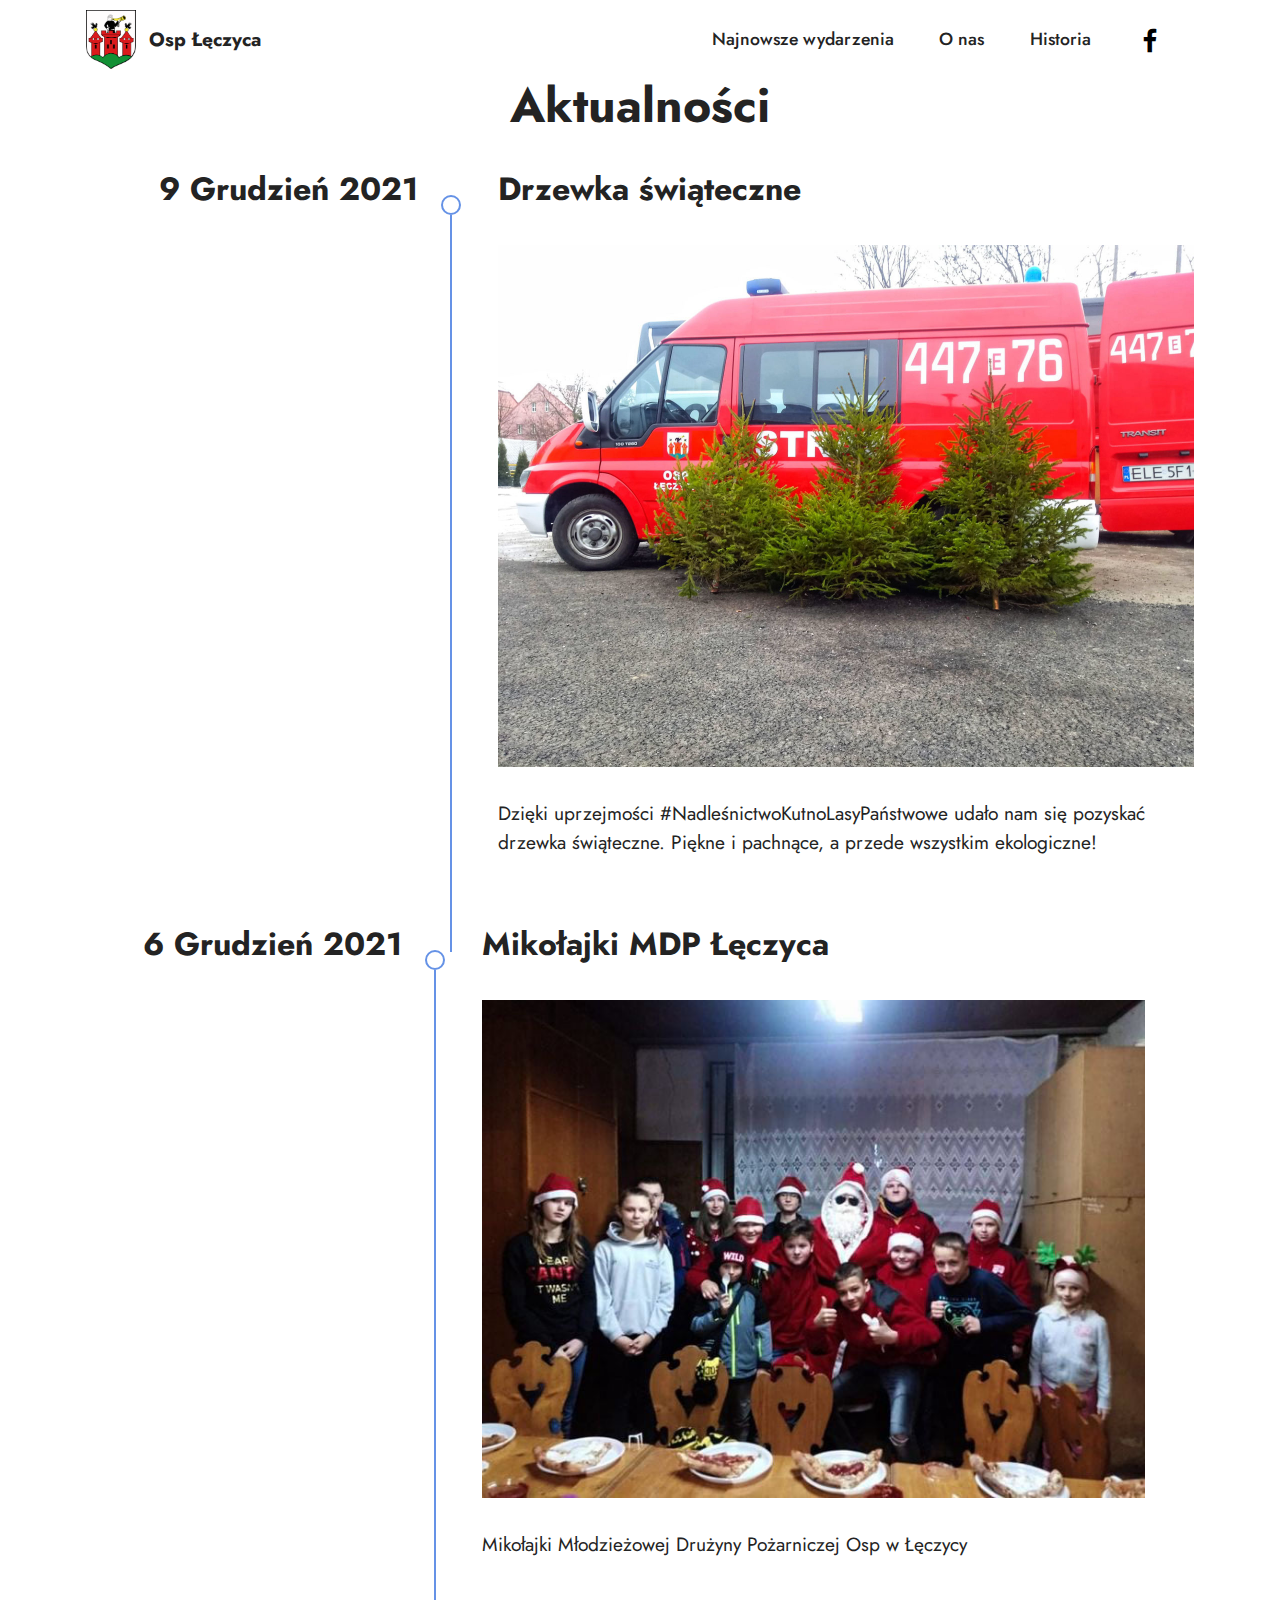
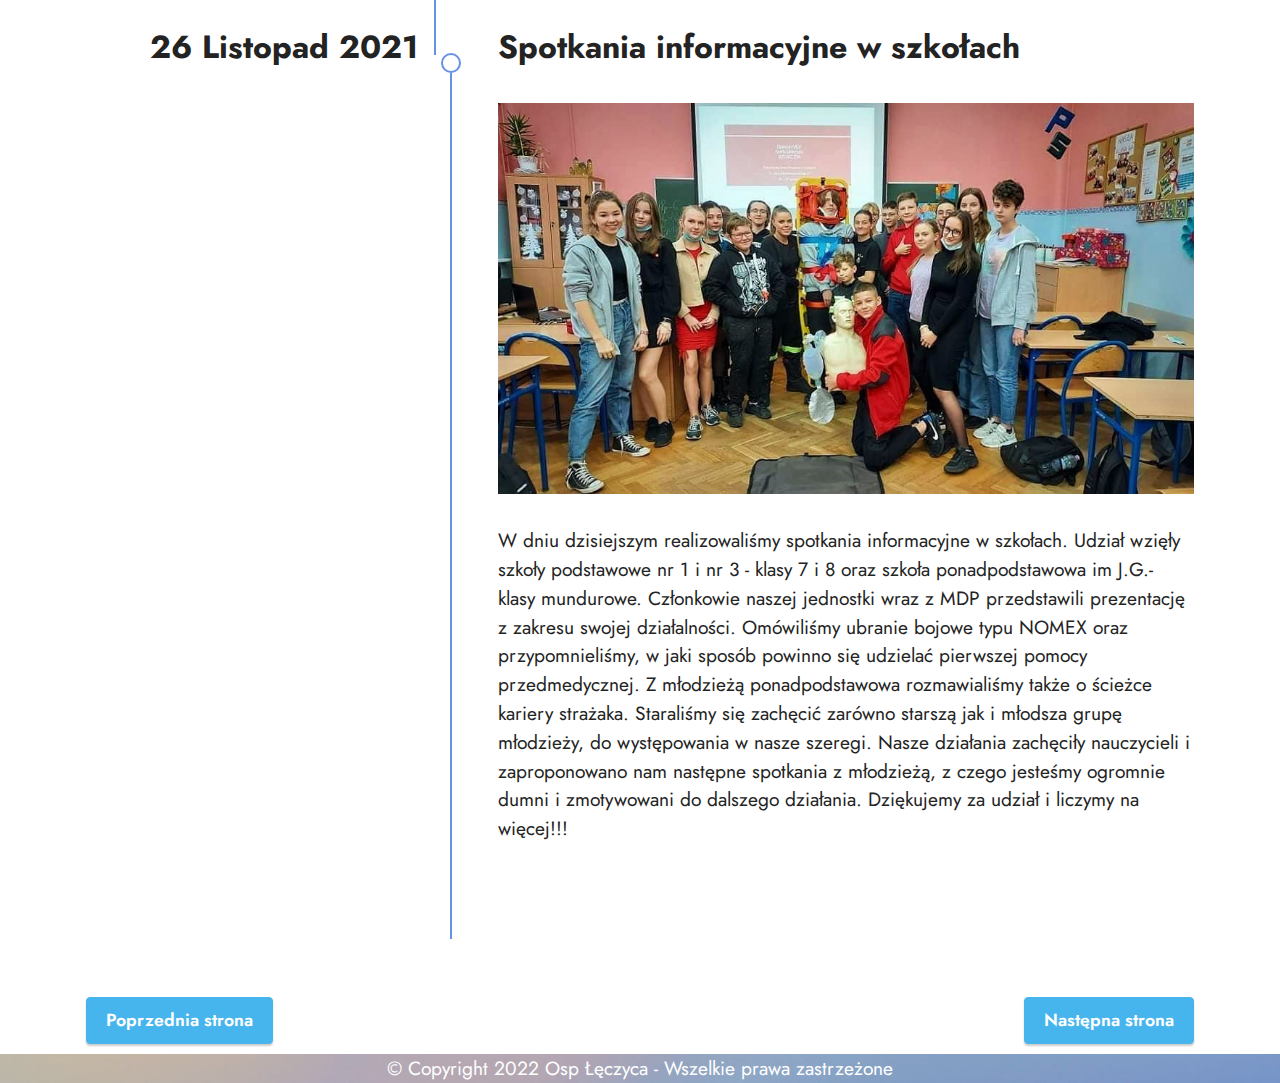
==== commit 646a99b6: "Update page4.html" ====
--- a/page4.html
+++ b/page4.html
@@ -167,8 +167,8 @@
             </div>
         </div>
     </div>
-</section><section style="background-color: #fff; font-family: -apple-system, BlinkMacSystemFont, 'Segoe UI', 'Roboto', 'Helvetica Neue', Arial, sans-serif; color:#aaa; font-size:12px; padding: 0; align-items: center; display: flex;"><a href="https://mobirise.site/v" style="flex: 1 1; height: 3rem; padding-left: 1rem;"></a><p style="flex: 0 0 auto; margin:0; padding-right:1rem;">Start a <a href="https://mobirise.site/y" style="color:#aaa;">web page</a> with Mobirise</p></section><script src="assets/bootstrap/js/bootstrap.bundle.min.js"></script>  <script src="assets/smoothscroll/smooth-scroll.js"></script>  <script src="assets/ytplayer/index.js"></script>  <script src="assets/dropdown/js/navbar-dropdown.js"></script>  <script src="assets/theme/js/script.js"></script>  
+</section><section style="background-color: #fff; font-family: -apple-system, BlinkMacSystemFont, 'Segoe UI', 'Roboto', 'Helvetica Neue', Arial, sans-serif; color:#aaa; font-size:12px; padding: 0; align-items: center; display: none;"><a href="https://mobirise.site/v" style="flex: 1 1; height: 0; padding-left: 1rem;"></a><p style="flex: 0 0 auto; margin:0; padding-right:1rem;">Built with <a href="https://mobirise.site/b" style="color:#aaa;">Mobirise</a> templates</p></section><script src="assets/bootstrap/js/bootstrap.bundle.min.js"></script>  <script src="assets/smoothscroll/smooth-scroll.js"></script>  <script src="assets/ytplayer/index.js"></script>  <script src="assets/dropdown/js/navbar-dropdown.js"></script>  <script src="assets/theme/js/script.js"></script>    
   
   
 </body>
-</html>+</html>
